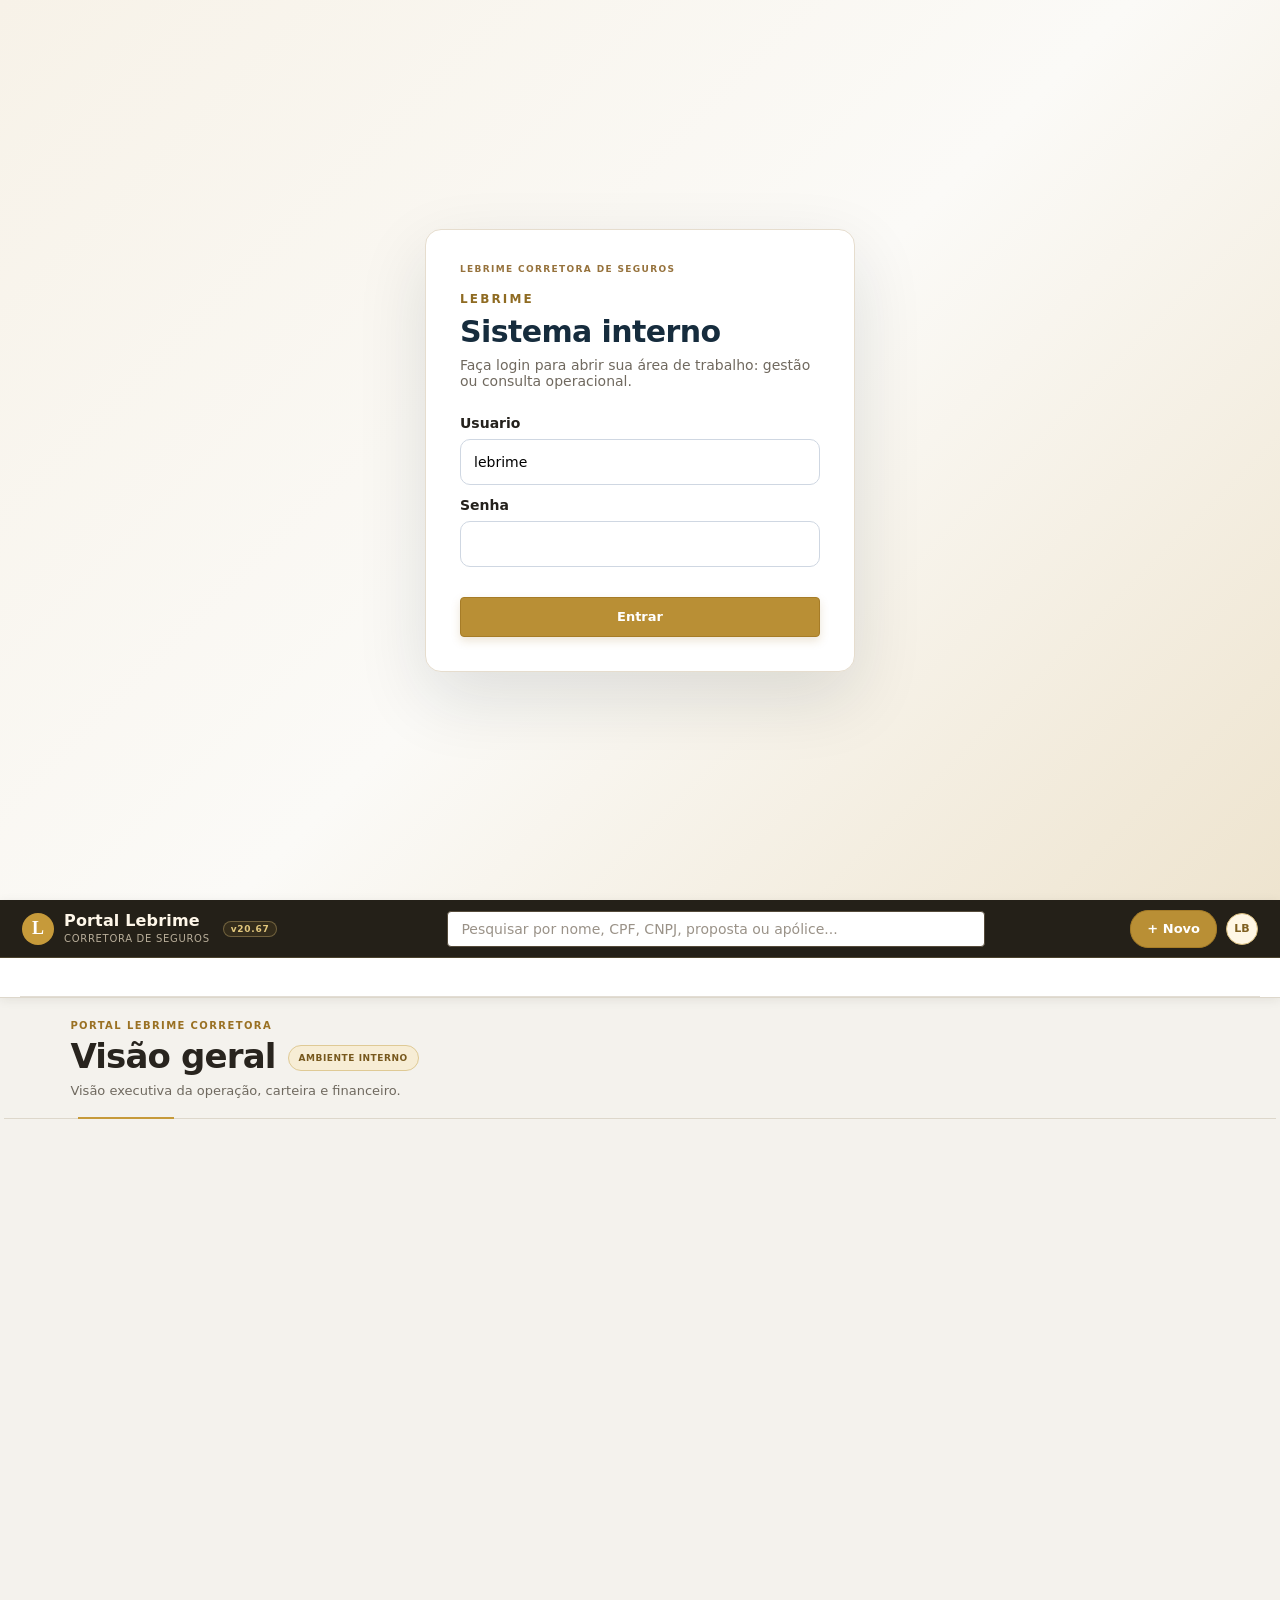
==== index.html @ 4d59bf10 "LEBRIME v20.67: publicar fluxo de leitura imediata, extração e regras permanentes" ====
<!doctype html>
<html lang="pt-BR">
<head>
  <meta charset="utf-8">
  <meta name="viewport" content="width=device-width,initial-scale=1">
  <meta name="robots" content="noindex,nofollow">
  <title>Portal Lebrime Corretora</title>
  <script>
    (() => {
      document.documentElement.dataset.theme='light';
    })();
  </script>
  <link rel="stylesheet" href="styles.css?v=20.64">
</head>
<body>
  <div id="loadingView" class="auth-shell" role="status" aria-live="polite">
    <div class="auth-card">
      <div class="brand-mini">LEBRIME</div>
      <h1>Carregando carteira</h1>
      <p>Consultando clientes, contratos, prêmios e comissões no banco de dados.</p>
      <div id="loadingError" class="error-text"></div>
      <div class="dialog-actions">
        <button id="reloadPortfolioBtn" type="button" class="btn primary">Tentar novamente</button>
        <button id="loadingLogoutBtn" type="button" class="btn ghost">Entrar novamente</button>
      </div>
    </div>
  </div>
  <div id="loginView" class="auth-shell hidden">
    <form id="loginForm" class="auth-card">
      <div class="brand-mini">LEBRIME</div>
      <h1>Sistema interno</h1>
      <p>Faça login para abrir sua área de trabalho: gestão ou consulta operacional.</p>
      <label>Senha de acesso</label>
      <input id="loginPassword" type="password" autocomplete="current-password" required>
      <div id="loginError" class="error-text"></div>
      <button class="btn primary" type="submit">Entrar</button>
    </form>
  </div>

  <div id="appView" class="app-shell hidden">
    <header class="portal-header">
      <div class="portal-topbar">
        <div class="portal-brand">
          <div class="portal-brand-mark">L</div>
          <div>
            <strong>Portal Lebrime</strong>
            <span>Corretora de Seguros</span>
          </div>
          <small class="version-badge">v20.67</small>
        </div>

        <div class="portal-search">
          <div class="search-shell">
            <input id="searchInput" class="search" placeholder="Pesquisar por nome, CPF, CNPJ, proposta ou apólice..." autocomplete="off">
            <div id="searchSuggestions" class="search-suggestions hidden"></div>
          </div>
        </div>

        <div class="portal-actions">
          <button id="themeToggle" class="theme-toggle portal-theme hidden" type="button" aria-hidden="true" tabindex="-1"><span id="themeToggleText">Claro</span></button>
          <button id="newBtn" class="btn primary portal-new">+ Novo</button>
          <button id="logoutBtn" class="portal-profile" type="button" title="Sair">LB</button>
        </div>
      </div>

      <div class="portal-nav-wrap">
        <nav id="nav" class="portal-nav"></nav>
      </div>
    </header>

    <main class="main portal-main">
      <section class="page-heading">
        <div>
          <p class="eyebrow">PORTAL LEBRIME CORRETORA</p>
          <div class="page-heading-line">
            <h1 id="pageTitle">Visão geral</h1>
            <span class="environment-badge">Ambiente interno</span>
          </div>
          <p id="pageContext" class="page-context">Visão executiva da operação, carteira e financeiro.</p>
        </div>
      </section>

      <section id="dashboard" class="view"></section>

      <section id="listView" class="view hidden">
        <div class="toolbar">
          <div id="filters" class="filters"></div>
          <div id="listMeta" class="muted"></div>
        </div>
        <div class="table-wrap">
          <table>
            <thead id="tableHead"></thead>
            <tbody id="tableBody"></tbody>
          </table>
        </div>
      </section>

      <section id="importView" class="view hidden">
        <div class="panel" id="renewalNewFlow">
          <h2>Importar nova proposta / Renovação</h2>
          <p class="muted">Selecione o cliente já cadastrado e, se for renovação, o seguro anterior. O sistema preserva a vigência antiga, cria uma nova e vincula o PDF e as parcelas ao novo contrato.</p>
          <form id="renewalNewForm" class="form-grid">
            <label>Cliente existente<select id="newRenewalClient" required><option value="">Selecione</option></select></label>
            <label>Vigência anterior<select id="newRenewalPrevious"><option value="">Seguro novo — sem vigência anterior</option></select></label>
            <label>Corretora da nova proposta<select id="newRenewalBrokerage" required>
              <option value="">Selecione</option><option>Lebrime</option><option>FF Apolinário</option><option>Homeni</option><option>Eólica</option>
            </select></label>
            <label>Seguradora<input id="newRenewalInsurer" required></label>
            <label>Ramo<input id="newRenewalBranch" required></label>
            <label>Número da proposta<input id="newRenewalNumber" required></label>
            <label>Início da nova vigência<input id="newRenewalStart" type="date" required></label>
            <label>Fim da nova vigência<input id="newRenewalEnd" type="date" required></label>
            <label>Prêmio total (R$)<input id="newRenewalPremium" placeholder="0,00" required></label>
            <label>Prêmio líquido (R$) — conforme PDF<input id="newRenewalNetPremium" inputmode="decimal" placeholder="A conferir"></label>
            <label>IOF (R$) — conforme PDF<input id="newRenewalIof" inputmode="decimal" placeholder="A conferir"></label>
            <label>Produtor identificado<select id="newRenewalProducer"><option value="">Identificar no PDF ou relatório</option></select></label>
            <label>Comissão cheia (%)<input id="newRenewalCommissionPercent" inputmode="decimal" placeholder="Ex.: 20 ou 22,84"></label>
            <label>Valor assegurado / LMI total (R$) — se confirmado<input id="newRenewalInsuredValue" inputmode="decimal" placeholder="A conferir"></label>
            <label>Quantidade de parcelas<input id="newRenewalCount" type="number" min="0" max="72" value="0"></label>
            <label>Forma de pagamento<input id="newRenewalPayment" placeholder="Boleto, débito, cartão..."></label>
            <label>PDF da nova proposta<input id="newRenewalPdf" type="file" accept=".pdf,application/pdf" required></label>
            <div class="span-2" id="newRenewalPreviewPanel">
              <button type="button" class="btn ghost" id="newRenewalPreviewButton">Repetir leitura do PDF</button>
              <p id="newRenewalPreviewStatus" class="muted" role="status" aria-live="polite">A análise não salva o arquivo. Confira os dados sugeridos antes de cadastrar.</p>
              <div id="newRenewalPreviewResults" hidden></div>
            </div>
            <div class="span-2"><button id="newRenewalSubmit" class="btn primary" type="submit">Cadastrar nova vigência + PDF</button></div>
          </form>
          <div id="newRenewalStatus" class="status" role="status" aria-live="polite"></div>
          <p class="muted">Sem comprovante do produtor/comissão ou datas de parcelas, esses campos serão encaminhados à conferência, sem cobranças automáticas.</p>
        </div>
        <div class="panel">
          <h2>Documentos</h2>
          <p class="muted">Anexe o arquivo ao cliente e, quando for documento de seguro, vincule diretamente à proposta ou apólice correspondente. Assim o PDF ficará disponível dentro da ficha do cliente e do contrato.</p>
          <form id="uploadForm" class="form-grid">
            <label>Cliente<select id="uploadClient" required></select></label>
            <label>Proposta / apólice
              <select id="uploadInsurance">
                <option value="">Documento geral do cliente</option>
              </select>
            </label>
            <label>Tipo do documento
              <select id="uploadType">
                <option>Apólice</option><option>Proposta</option><option>Endosso</option><option>Sinistro</option><option>Outros</option>
              </select>
            </label>
            <label>Arquivo<input id="uploadFile" type="file" accept=".pdf,.jpg,.jpeg,.png" required></label>
            <div id="uploadLinkHint" class="upload-link-hint span-2">Selecione uma proposta ou apólice para deixar o arquivo vinculado diretamente ao seguro.</div>
            <label class="span-2">Observações<textarea id="uploadNotes" rows="3"></textarea></label>
            <div class="span-2"><button class="btn primary" type="submit">Enviar documento</button></div>
          </form>
          <div id="uploadStatus" class="status"></div>
        </div>
      </section>

      <section id="integrationView" class="view hidden"></section>
    </main>
  </div>

  <dialog id="clientDialog">
    <div class="detail-shell">
      <div class="dialog-head">
        <div>
          <p class="eyebrow">CLIENTE</p>
          <h2 id="clientDetailTitle">Detalhes do cliente</h2>
        </div>
        <button type="button" id="closeClientDetail" class="icon-btn">×</button>
      </div>
      <div id="clientDetailBody"></div>
      <div class="dialog-actions">
        <button type="button" id="clientUploadBtn" class="btn ghost">Anexar arquivo</button>
        <button type="button" id="clientEditBtn" class="btn primary">Editar cliente</button>
      </div>
    </div>
  </dialog>

  <dialog id="producerDialog">
    <div class="detail-shell">
      <div class="dialog-head">
        <div>
          <p class="eyebrow">PRODUTOR</p>
          <h2 id="producerDetailTitle">Detalhes do produtor</h2>
        </div>
        <button type="button" id="closeProducerDetail" class="icon-btn">×</button>
      </div>
      <div id="producerDetailBody"></div>
      <div class="dialog-actions">
        <button type="button" id="producerEditBtn" class="btn primary">Editar produtor</button>
      </div>
    </div>
  </dialog>

  <dialog id="insuranceDialog">
    <div class="detail-shell contract-detail-shell">
      <div class="dialog-head">
        <div>
          <p class="eyebrow">CONTRATO</p>
          <h2 id="insuranceDetailTitle">Detalhes do seguro</h2>
        </div>
        <button type="button" id="closeInsuranceDetail" class="icon-btn">×</button>
      </div>
      <div id="insuranceDetailBody"></div>
      <div class="dialog-actions">
        <button type="button" id="insuranceUploadBtn" class="btn ghost">Anexar arquivo</button>
        <button type="button" id="insuranceEditBtn" class="btn primary">Editar seguro</button>
      </div>
    </div>
  </dialog>

  <dialog id="editorDialog">
    <form id="editorForm" method="dialog">
      <div class="dialog-head">
        <div><p class="eyebrow">CADASTRO</p><h2 id="editorTitle">Novo registro</h2></div>
        <button type="button" id="closeEditor" class="icon-btn">×</button>
      </div>
      <div id="editorFields" class="form-grid"></div>
      <div id="editorError" class="error-text"></div>
      <div class="dialog-actions">
        <button type="button" id="cancelEditor" class="btn ghost">Cancelar</button>
        <button type="submit" class="btn primary">Salvar</button>
      </div>
    </form>
  </dialog>

  <script src="financeiro.js?v=20.64"></script>
  <script src="relatorios-pdf.js?v=20.64"></script>
  <script src="script.js?v=20.67"></script>
  <script src="financeiro-ui.js?v=20.64"></script>
  <script src="role-bridge.js?v=20.64"></script>
  <script src="renovacao-cadastro.js?v=20.67"></script>
  <script src="renovacao-previa.js?v=20.67"></script>
  <script src="importacao-lote.js?v=20.64"></script>
  <script src="continuidade-importacao.js?v=20.64"></script>
  <script src="import-queue-monitor.js?v=20.64"></script>
  <script src="mutirao-46.js?v=20.64"></script>
  <script src="gerencial-ficha-abas.js?v=20.64"></script>
  <script src="qualidade-carteira.js?v=20.64"></script>
  <script src="central-conferencia.js?v=20.64"></script>
</body>
</html>
---- styles.css ----
:root{
  --bg:#f4f6f8;
  --panel:#ffffff;
  --panel-2:#f8fafc;
  --text:#15202b;
  --muted:#657282;
  --line:#e4e9ef;
  --green:#0f6f4f;
  --green-2:#0b5a40;
  --green-soft:#eaf6f1;
  --danger:#b42318;
  --danger-soft:#fff1f0;
  --shadow:0 10px 28px rgba(16,24,40,.08);
  --radius:16px;
}
*{box-sizing:border-box}
html,body{margin:0;min-height:100%;font-family:Inter,ui-sans-serif,system-ui,-apple-system,BlinkMacSystemFont,"Segoe UI",sans-serif;background:var(--bg);color:var(--text)}
button,input,select,textarea{font:inherit}
button{cursor:pointer}
.hidden{display:none!important}
.auth-shell{min-height:100vh;display:grid;place-items:center;padding:24px;background:linear-gradient(135deg,#eef7f3 0%,#f5f7fa 48%,#e8efe9 100%)}
.auth-card{width:min(430px,100%);background:#fff;border:1px solid var(--line);border-radius:22px;padding:34px;box-shadow:var(--shadow)}
.brand-mini{font-size:12px;letter-spacing:.18em;font-weight:800;color:var(--green);margin-bottom:8px}
.auth-card h1{font-size:30px;margin:0 0 8px}
.auth-card p{margin:0 0 26px;color:var(--muted)}
.auth-card label{display:block;font-weight:700;margin-bottom:8px}
.auth-card input{width:100%;height:46px;border:1px solid #cfd7e2;border-radius:10px;padding:0 13px;margin-bottom:12px;outline:none}
.auth-card input:focus{border-color:var(--green);box-shadow:0 0 0 3px rgba(15,111,79,.1)}
.app-shell{min-height:100vh;display:grid;grid-template-columns:250px 1fr}
.sidebar{position:sticky;top:0;height:100vh;background:#0f211a;color:#d8e4df;padding:24px 18px;display:flex;flex-direction:column}
.brand{padding:6px 10px 22px;border-bottom:1px solid rgba(255,255,255,.08);margin-bottom:18px}
.brand strong{display:block;font-size:24px;letter-spacing:.08em;color:#fff}
.brand span{display:block;font-size:12px;color:#9fb5ab;margin-top:6px}
#nav{display:flex;flex-direction:column;gap:5px;overflow:auto;padding-right:4px}
#nav button{border:0;background:transparent;color:#c6d5cf;text-align:left;padding:11px 12px;border-radius:9px;font-weight:600;font-size:14px}
#nav button:hover,#nav button.active{background:rgba(255,255,255,.08);color:#fff}
.sidebar-foot{margin-top:auto;padding-top:18px}
.main{padding:30px;min-width:0}
.top{display:flex;justify-content:space-between;align-items:center;gap:20px;margin-bottom:24px}
.top h1{margin:2px 0 0;font-size:30px}
.eyebrow{font-size:11px;letter-spacing:.12em;font-weight:800;color:var(--green);margin:0;text-transform:uppercase}
.top-actions{display:flex;gap:10px;align-items:center}
.search{width:260px;height:42px;border:1px solid var(--line);border-radius:10px;background:#fff;padding:0 13px;outline:none}
.search:focus{border-color:var(--green)}
.btn{border:1px solid transparent;border-radius:10px;min-height:42px;padding:0 16px;font-weight:700;transition:.15s}
.btn.primary{background:var(--green);color:#fff}
.btn.primary:hover{background:var(--green-2)}
.btn.ghost{background:#fff;border-color:var(--line);color:var(--text)}
.btn.full{width:100%}
.view{min-width:0}
.cards{display:grid;grid-template-columns:repeat(3,minmax(0,1fr));gap:16px;margin-bottom:20px}
.metric{background:var(--panel);border:1px solid var(--line);border-radius:var(--radius);padding:20px;box-shadow:0 4px 14px rgba(16,24,40,.04)}
.metric span{display:block;color:var(--muted);font-size:13px;font-weight:700}
.metric strong{display:block;font-size:28px;margin:8px 0 4px}
.metric small{color:var(--muted)}
.dashboard-grid{display:grid;grid-template-columns:1fr 1fr;gap:18px}
.panel{background:var(--panel);border:1px solid var(--line);border-radius:var(--radius);padding:20px;box-shadow:0 4px 14px rgba(16,24,40,.04)}
.panel h2{margin:0;font-size:18px}
.panel-head{display:flex;align-items:center;justify-content:space-between;gap:12px;margin-bottom:14px}
.toolbar{display:flex;justify-content:space-between;gap:16px;align-items:center;margin-bottom:12px;flex-wrap:wrap}
.filters{display:flex;gap:8px;align-items:center;flex-wrap:wrap}
.muted{color:var(--muted);font-size:13px}
.chip{display:inline-flex;align-items:center;background:var(--green-soft);color:var(--green-2);padding:7px 10px;border-radius:999px;font-size:12px;font-weight:700}
.chip.danger{background:var(--danger-soft);color:var(--danger)}
.table-wrap{background:#fff;border:1px solid var(--line);border-radius:var(--radius);overflow:auto;box-shadow:0 4px 14px rgba(16,24,40,.04)}
table{border-collapse:collapse;width:100%;min-width:880px}
th,td{padding:13px 14px;border-bottom:1px solid var(--line);text-align:left;vertical-align:top;font-size:13px}
th{background:#f8fafc;color:#465463;font-size:12px;text-transform:uppercase;letter-spacing:.03em;position:sticky;top:0;z-index:1}
tbody tr:hover{background:#fbfdfc}
.actions{white-space:nowrap}
.link-btn{border:0;background:transparent;color:var(--green);font-weight:700;padding:4px 6px}
.empty{padding:26px;color:var(--muted);text-align:center}
.mini-table{display:flex;flex-direction:column}
.mini-row{display:grid;grid-template-columns:repeat(4,minmax(0,1fr));gap:10px;padding:12px 0;border-bottom:1px solid var(--line)}
.mini-row:last-child{border-bottom:0}
.mini-row div{min-width:0}
.mini-row span{display:block;font-size:11px;color:var(--muted);text-transform:uppercase;letter-spacing:.03em}
.mini-row strong{display:block;font-size:13px;margin-top:3px;overflow:hidden;text-overflow:ellipsis;white-space:nowrap}
.form-grid{display:grid;grid-template-columns:1fr 1fr;gap:14px}
.form-grid label,.form-grid fieldset{display:flex;flex-direction:column;gap:7px;font-size:13px;font-weight:700}
.form-grid input,.form-grid select,.form-grid textarea{width:100%;border:1px solid #cfd7e2;border-radius:10px;background:#fff;padding:10px 12px;color:var(--text);outline:none}
.form-grid input,.form-grid select{height:43px}
.form-grid textarea{resize:vertical;min-height:92px}
.form-grid input:focus,.form-grid select:focus,.form-grid textarea:focus{border-color:var(--green);box-shadow:0 0 0 3px rgba(15,111,79,.08)}
.span-2{grid-column:1/-1}
fieldset{border:1px solid var(--line);border-radius:12px;padding:13px;margin:0}
fieldset legend{padding:0 6px}
.checks{display:flex;gap:14px;flex-wrap:wrap}
.checks label{display:flex;flex-direction:row;align-items:center;gap:7px;font-weight:600}
.checks input{width:auto;height:auto}
.status{margin-top:14px;color:var(--green);font-weight:700}
.error-text{color:var(--danger);font-size:13px;min-height:18px}
dialog{width:min(760px,calc(100% - 28px));max-height:88vh;border:0;border-radius:18px;padding:0;box-shadow:0 24px 80px rgba(15,23,42,.2)}
dialog::backdrop{background:rgba(15,23,42,.48);backdrop-filter:blur(3px)}
#editorForm{padding:24px}
.dialog-head{display:flex;justify-content:space-between;align-items:flex-start;gap:20px;margin-bottom:18px}
.dialog-head h2{margin:4px 0 0}
.icon-btn{border:0;background:#eef2f5;width:34px;height:34px;border-radius:50%;font-size:22px;line-height:1}
.dialog-actions{display:flex;justify-content:flex-end;gap:10px;margin-top:20px}
@media(max-width:1100px){
  .app-shell{grid-template-columns:210px 1fr}
  .cards{grid-template-columns:repeat(2,minmax(0,1fr))}
  .dashboard-grid{grid-template-columns:1fr}
}
@media(max-width:760px){
  .app-shell{display:block}
  .sidebar{position:relative;height:auto;padding:14px}
  #nav{display:grid;grid-template-columns:repeat(2,minmax(0,1fr));max-height:none}
  .sidebar-foot{margin-top:12px}
  .main{padding:18px}
  .top{align-items:flex-start;flex-direction:column}
  .top-actions{width:100%}
  .search{flex:1;width:auto}
  .cards{grid-template-columns:1fr}
  .form-grid{grid-template-columns:1fr}
  .span-2{grid-column:auto}
  .mini-row{grid-template-columns:1fr 1fr}
}
.name-link{border:0;background:transparent;color:var(--green);font-weight:800;padding:0;text-align:left;text-decoration:underline;text-underline-offset:3px}.name-link:hover{color:var(--green-2)}
.detail-shell{padding:24px;min-width:min(860px,90vw)}
.detail-grid{display:grid;grid-template-columns:repeat(2,minmax(0,1fr));gap:12px;margin-bottom:22px}.detail-grid>div{background:var(--panel-2);border:1px solid var(--line);border-radius:12px;padding:13px}.detail-grid .wide{grid-column:1/-1}.detail-grid span,.detail-row span{display:block;color:var(--muted);font-size:11px;text-transform:uppercase;margin-bottom:4px}.detail-grid strong,.detail-row strong{font-size:13px}
.detail-section{margin-top:20px}.detail-section h3{margin:0 0 10px;font-size:15px}.detail-row{display:grid;grid-template-columns:.7fr 1fr 1fr 1fr 1.4fr 1fr;gap:10px;padding:12px;border:1px solid var(--line);border-radius:12px;background:#fff;margin-bottom:8px}
.document-row{display:flex;align-items:center;justify-content:space-between;gap:12px;padding:12px;border:1px solid var(--line);border-radius:12px;background:#fff;margin-bottom:8px}.document-row>div{min-width:0}.document-row strong{display:block;font-size:13px}.document-row span{display:block;color:var(--muted);font-size:12px;margin-top:4px}.file-missing{color:#8a5a00!important;background:#fff7e6;border-radius:999px;padding:6px 9px;font-weight:700;white-space:nowrap}.btn.small{min-height:34px;padding:0 11px;font-size:12px}.empty.compact{padding:14px}
@media(max-width:760px){.detail-shell{padding:18px;min-width:0}.detail-grid{grid-template-columns:1fr}.detail-grid .wide{grid-column:auto}.detail-row{grid-template-columns:1fr 1fr}.document-row{align-items:flex-start;flex-direction:column}}


/* v16 professional corporate refinement */
:root{
  --bg:#f2f4f7;
  --panel:#ffffff;
  --panel-2:#f7f9fb;
  --text:#14202b;
  --muted:#657180;
  --line:#dde3ea;
  --green:#183a56;
  --green-2:#102b42;
  --green-soft:#eef3f7;
  --danger:#a62929;
  --danger-soft:#fff1f1;
  --gold:#b18a4a;
  --gold-soft:#f7f1e8;
  --success:#23634f;
  --shadow:0 10px 26px rgba(20,32,43,.055);
  --shadow-lg:0 24px 70px rgba(13,27,42,.16);
  --radius:14px;
}
html,body{background:#f2f4f7;color:var(--text)}
body{font-size:14px}
.app-shell{grid-template-columns:264px minmax(0,1fr)}
.sidebar{
  background:linear-gradient(180deg,#0d1d2b 0%,#102638 58%,#0c1c29 100%);
  color:#dce5ec;
  padding:26px 18px 20px;
  border-right:1px solid rgba(255,255,255,.045);
}
.brand{padding:5px 10px 24px;margin-bottom:16px;border-bottom:1px solid rgba(255,255,255,.1);position:relative}
.brand:after{content:"";position:absolute;left:10px;bottom:-1px;width:42px;height:2px;background:var(--gold)}
.brand strong{font-family:Georgia,"Times New Roman",serif;font-size:25px;letter-spacing:.12em;font-weight:600}
.brand span{font-size:11px;text-transform:uppercase;letter-spacing:.08em;color:#9fb0bd}
#nav{gap:4px}
#nav button{
  color:#c9d4dd;
  padding:11px 13px;
  border-radius:8px;
  font-weight:600;
  font-size:13px;
  border-left:2px solid transparent;
}
#nav button:hover{background:rgba(255,255,255,.055);color:#fff}
#nav button.active{
  background:rgba(255,255,255,.09);
  color:#fff;
  border-left-color:var(--gold);
}
.main{padding:0 32px 36px;max-width:1800px;width:100%;margin:0 auto}
.top{
  position:sticky;
  top:0;
  z-index:20;
  margin:0 -32px 26px;
  padding:23px 32px 19px;
  background:rgba(242,244,247,.94);
  backdrop-filter:blur(14px);
  border-bottom:1px solid rgba(221,227,234,.9);
}
.top h1{font-size:28px;letter-spacing:-.02em;font-weight:720}
.eyebrow{color:#8b6a36;letter-spacing:.14em;font-size:10px}
.search{width:290px;height:42px;border-radius:8px;border-color:#d6dde5;box-shadow:0 1px 1px rgba(20,32,43,.02)}
.search:focus{border-color:#8aa0b1;box-shadow:0 0 0 3px rgba(24,58,86,.08)}
.btn{border-radius:8px;min-height:40px;font-size:13px;box-shadow:none}
.btn.primary{background:#183a56;border-color:#183a56}
.btn.primary:hover{background:#102b42}
.btn.ghost{background:#fff;border-color:#d9e0e7}
.btn.ghost:hover{background:#f7f9fb;border-color:#cbd5df}
.cards{gap:14px;margin-bottom:18px}
.metric{
  border-radius:12px;
  padding:19px 20px;
  border:1px solid #e0e5eb;
  box-shadow:0 4px 12px rgba(20,32,43,.035);
  position:relative;
  overflow:hidden;
}
.metric:before{content:"";position:absolute;left:0;top:0;bottom:0;width:3px;background:#b18a4a;opacity:.72}
.metric span{font-size:12px;text-transform:uppercase;letter-spacing:.035em;color:#6d7784}
.metric strong{font-size:27px;letter-spacing:-.025em}
.metric small{font-size:12px}
.panel,.table-wrap{border-radius:12px;border-color:#e0e5eb;box-shadow:0 4px 12px rgba(20,32,43,.035)}
.panel{padding:21px}
.panel h2{font-size:17px}
.table-wrap{overflow:auto}
table{min-width:900px}
th,td{padding:13px 15px}
th{
  background:#f5f7f9;
  color:#536172;
  font-size:10.5px;
  letter-spacing:.075em;
  font-weight:800;
}
td{font-size:13px;color:#263645}
tbody tr:hover{background:#f9fbfc}
.link-btn{color:#173c5a;font-size:12px;font-weight:750}
.link-btn:hover{text-decoration:underline;text-underline-offset:3px}
.link-btn.file-action{margin-left:2px}
.name-link{
  color:#173c5a;
  text-decoration:none;
  font-weight:760;
  border-bottom:1px solid rgba(23,60,90,.28);
  padding-bottom:1px;
}
.name-link:hover{color:#0d2b42;border-bottom-color:#0d2b42}
.chip{background:#edf2f6;color:#274862;border:1px solid #dde6ed}
.chip.danger{background:#fff2f2;border-color:#f0d6d6}
.form-grid label,.form-grid fieldset{font-size:12px;color:#425164}
.form-grid input,.form-grid select,.form-grid textarea{
  border-color:#d5dde5;
  border-radius:8px;
  color:#1d2d3c;
}
.form-grid input:focus,.form-grid select:focus,.form-grid textarea:focus{
  border-color:#7f98ab;
  box-shadow:0 0 0 3px rgba(24,58,86,.075);
}
.upload-link-hint{
  border:1px solid #dce4ea;
  background:#f6f8fa;
  color:#5d6978;
  border-radius:9px;
  padding:11px 13px;
  font-size:12px;
}
.upload-link-hint strong{color:#173c5a}
dialog{
  width:min(1080px,calc(100% - 34px));
  border-radius:16px;
  box-shadow:var(--shadow-lg);
}
.detail-shell{padding:28px;min-width:0}
.dialog-head{padding-bottom:16px;border-bottom:1px solid var(--line);margin-bottom:20px}
.dialog-head h2{font-size:23px;letter-spacing:-.02em}
.icon-btn{background:#f0f3f6;color:#425164}
.client-kpis{display:grid;grid-template-columns:repeat(4,minmax(0,1fr));gap:10px;margin-bottom:18px}
.client-kpis>div{
  border:1px solid var(--line);
  background:#fff;
  border-radius:10px;
  padding:13px 14px;
}
.client-kpis span{display:block;color:#768291;font-size:10px;text-transform:uppercase;letter-spacing:.06em;font-weight:800}
.client-kpis strong{display:block;font-size:21px;margin-top:5px;letter-spacing:-.02em;color:#183a56}
.detail-grid{gap:10px;margin-bottom:22px}
.detail-grid>div{background:#f8fafb;border-color:#e1e7ed;border-radius:9px;padding:12px 13px}
.detail-grid span{color:#7a8592;font-size:10px;letter-spacing:.05em;font-weight:750}
.detail-grid strong{color:#263746;font-weight:680}
.detail-section{margin-top:27px}
.section-title-row{display:flex;justify-content:space-between;gap:12px;align-items:flex-end;margin-bottom:12px}
.section-title-row h3{font-size:15px;margin:0 0 3px}
.section-title-row p{margin:0;color:#7a8592;font-size:12px}
.insurance-grid{display:grid;grid-template-columns:repeat(2,minmax(0,1fr));gap:12px}
.insurance-card{
  background:#fff;
  border:1px solid #dfe5eb;
  border-radius:12px;
  padding:15px;
  box-shadow:0 3px 10px rgba(20,32,43,.025);
}
.insurance-card-head{display:flex;justify-content:space-between;gap:14px;align-items:flex-start;margin-bottom:13px}
.insurance-card-head h4{font-size:16px;margin:4px 0 0;color:#182b3b}
.record-type{font-size:9.5px;font-weight:850;letter-spacing:.09em;color:#96713a}
.status-pill{
  display:inline-flex;align-items:center;min-height:26px;padding:0 9px;border-radius:999px;
  background:#eef3f6;color:#425a6c;font-size:10.5px;font-weight:750;white-space:nowrap
}
.insurance-card-grid{display:grid;grid-template-columns:repeat(2,minmax(0,1fr));gap:10px}
.insurance-card-grid>div{min-width:0}
.insurance-card-grid span{display:block;color:#7c8794;font-size:9.5px;text-transform:uppercase;letter-spacing:.045em;margin-bottom:3px}
.insurance-card-grid strong{display:block;color:#2a3947;font-size:12px;overflow-wrap:anywhere}
.insurance-card-foot{display:flex;align-items:center;justify-content:space-between;gap:10px;margin-top:14px;padding-top:12px;border-top:1px solid #e8edf1}
.contract-file-state{font-size:10.5px;font-weight:750}
.contract-file-state.ready{color:#25634f}
.contract-file-state.pending{color:#906a2f}
.contract-file-state.neutral{color:#7d8792}
.document-row{
  border-color:#e0e6ec;
  border-radius:10px;
  padding:12px 13px;
  box-shadow:none;
}
.document-row strong{color:#243746}
.document-row span{color:#7b8793}
.file-missing{background:#f7f1e8;color:#7c5a25!important}
.auth-shell{background:linear-gradient(135deg,#edf1f4 0%,#f7f8f9 55%,#ece7df 100%)}
.auth-card{border-radius:16px;border-color:#dfe4e9;box-shadow:0 26px 70px rgba(13,29,43,.12)}
.brand-mini{color:#8e6b36}
.status{font-size:12px}
@media(max-width:1100px){
  .app-shell{grid-template-columns:225px 1fr}
  .client-kpis{grid-template-columns:repeat(2,minmax(0,1fr))}
  .insurance-grid{grid-template-columns:1fr}
}
@media(max-width:760px){
  .main{padding:0 16px 24px}
  .top{margin:0 -16px 20px;padding:18px 16px 15px}
  .sidebar{padding:16px}
  .client-kpis{grid-template-columns:1fr 1fr}
  .insurance-card-grid{grid-template-columns:1fr}
  .detail-shell{padding:19px}
}

.version-badge{
  display:inline-flex;
  align-items:center;
  width:max-content;
  margin-top:10px;
  padding:3px 7px;
  border:1px solid rgba(177,138,74,.38);
  border-radius:999px;
  color:#d8bd8d;
  background:rgba(177,138,74,.08);
  font-size:10px;
  font-weight:800;
  letter-spacing:.08em;
}


/* v18 business views */
.renewal-filters{
  display:flex;
  align-items:flex-end;
  gap:10px;
  flex-wrap:wrap;
  width:100%;
}
.renewal-filters label{
  display:flex;
  flex-direction:column;
  gap:5px;
  min-width:145px;
  color:#657180;
  font-size:10px;
  font-weight:800;
  letter-spacing:.045em;
  text-transform:uppercase;
}
.renewal-filters select{
  height:38px;
  min-width:145px;
  border:1px solid #d6dee6;
  border-radius:8px;
  background:#fff;
  color:#243746;
  padding:0 10px;
  font-size:12px;
  font-weight:650;
  text-transform:none;
  letter-spacing:0;
  outline:none;
}
.renewal-filters select:focus{
  border-color:#8299aa;
  box-shadow:0 0 0 3px rgba(24,58,86,.07);
}
.rule-callout{
  display:grid;
  gap:5px;
  padding:14px 15px;
  border:1px solid #e2d4bc;
  border-left:3px solid #b18a4a;
  border-radius:10px;
  background:#faf7f1;
  margin:16px 0 22px;
}
.rule-callout strong{color:#6f5124;font-size:11px;text-transform:uppercase;letter-spacing:.055em}
.rule-callout span{color:#273948;font-size:13px;font-weight:700}
.rule-callout small{color:#7a6b56;font-size:11px}
.producer-portfolio-list{display:flex;flex-direction:column;gap:8px}
.producer-insurance-row{
  display:grid;
  grid-template-columns:minmax(170px,1.5fr) repeat(9,minmax(100px,1fr));
  gap:10px;
  align-items:start;
  padding:13px 14px;
  border:1px solid #e0e6ec;
  border-radius:10px;
  background:#fff;
}
.producer-insurance-row>div{min-width:0}
.producer-insurance-row span{
  display:block;
  color:#7c8794;
  font-size:9.5px;
  text-transform:uppercase;
  letter-spacing:.045em;
  margin-bottom:4px;
}
.producer-insurance-row strong{
  display:block;
  color:#263746;
  font-size:12px;
  overflow-wrap:anywhere;
}
#producerDialog{width:min(1180px,calc(100% - 34px))}
@media(max-width:1000px){
  .producer-insurance-row{grid-template-columns:repeat(2,minmax(0,1fr))}
}
@media(max-width:760px){
  .renewal-filters{display:grid;grid-template-columns:1fr 1fr;width:100%}
  .renewal-filters label,.renewal-filters select{min-width:0;width:100%}
  .producer-insurance-row{grid-template-columns:1fr}
}

.commission-rule-note{
  display:flex;
  gap:10px;
  flex-wrap:wrap;
  align-items:center;
  margin:0 0 12px;
  padding:10px 12px;
  border:1px solid #e2d4bc;
  border-radius:9px;
  background:#faf7f1;
  color:#5f4a29;
  font-size:11px;
  font-weight:700;
}


/* v19 executive corporate system */
:root{
  --navy-950:#091722;
  --navy-900:#0d2131;
  --navy-800:#17364f;
  --navy-700:#244b69;
  --slate-25:#fafbfc;
  --slate-50:#f7f8fa;
  --slate-100:#eef1f4;
  --slate-200:#dfe4ea;
  --slate-500:#687586;
  --gold-500:#b18a4a;
  --gold-600:#92703b;
}

.sidebar{
  box-shadow:8px 0 30px rgba(9,23,34,.06);
}
.brand strong{
  font-size:24px;
  letter-spacing:.14em;
}
.brand span{
  margin-top:7px;
  font-size:10px;
  letter-spacing:.11em;
}
#nav{
  gap:14px;
  padding-top:2px;
}
.nav-group{
  display:flex;
  flex-direction:column;
  gap:3px;
}
.nav-group-title{
  padding:0 12px 5px;
  color:#708797;
  font-size:9px;
  font-weight:850;
  letter-spacing:.16em;
  text-transform:uppercase;
}
#nav button{
  position:relative;
  padding:10px 12px 10px 14px;
}
#nav button.active:after{
  content:"";
  position:absolute;
  right:11px;
  top:50%;
  width:5px;
  height:5px;
  margin-top:-2.5px;
  border-radius:50%;
  background:var(--gold-500);
}
.sidebar-system-note{
  display:grid;
  gap:3px;
  margin-bottom:12px;
  padding:11px 12px;
  border:1px solid rgba(255,255,255,.08);
  border-radius:9px;
  background:rgba(255,255,255,.035);
}
.sidebar-system-note strong{
  color:#dfe7ed;
  font-size:10px;
  letter-spacing:.06em;
  text-transform:uppercase;
}
.sidebar-system-note span{
  color:#8296a4;
  font-size:10px;
}
.sidebar-foot .btn.ghost{
  color:#dce5ec;
  background:rgba(255,255,255,.035);
  border-color:rgba(255,255,255,.1);
}
.sidebar-foot .btn.ghost:hover{
  background:rgba(255,255,255,.07);
}

.top{
  min-height:94px;
}
.top-title-block{
  min-width:0;
}
.top-title-line{
  display:flex;
  align-items:flex-start;
  gap:14px;
}
.environment-badge{
  display:inline-flex;
  align-items:center;
  height:24px;
  margin-top:2px;
  padding:0 8px;
  border:1px solid #dfd2bd;
  border-radius:999px;
  background:#f7f1e8;
  color:#7b5d2d;
  font-size:9px;
  font-weight:850;
  letter-spacing:.07em;
  text-transform:uppercase;
  white-space:nowrap;
}
.page-context{
  margin:6px 0 0;
  color:#74808e;
  font-size:12px;
}
.top-actions{
  padding-top:4px;
}

.executive-heading{
  display:flex;
  align-items:flex-end;
  justify-content:space-between;
  gap:18px;
  margin-bottom:14px;
}
.executive-heading h2{
  margin:3px 0 3px;
  font-size:20px;
  letter-spacing:-.015em;
  color:#172b3a;
}
.executive-heading p{
  margin:0;
  color:#71808e;
  font-size:12px;
}
.section-kicker{
  display:block;
  color:#94723d;
  font-size:9px;
  font-weight:850;
  letter-spacing:.12em;
  text-transform:uppercase;
}
.as-of{
  color:#778391;
  font-size:11px;
  font-weight:650;
  white-space:nowrap;
}

.executive-cards{
  grid-template-columns:repeat(3,minmax(0,1fr));
}
.executive-cards .metric{
  min-height:124px;
  display:flex;
  flex-direction:column;
  justify-content:center;
}
.executive-cards .metric:before{
  width:2px;
  opacity:.55;
}
.executive-cards .metric span{
  color:#657384;
  font-size:10px;
  letter-spacing:.07em;
}
.executive-cards .metric strong{
  margin:9px 0 5px;
  color:#142d40;
  font-size:26px;
  font-weight:760;
}
.executive-cards .metric small{
  color:#82909d;
  font-size:11px;
}

.operational-strip{
  display:grid;
  grid-template-columns:repeat(4,minmax(0,1fr));
  gap:1px;
  margin:2px 0 18px;
  overflow:hidden;
  border:1px solid #dde3e9;
  border-radius:11px;
  background:#dde3e9;
}
.operational-item{
  min-width:0;
  padding:14px 16px;
  background:#fff;
}
.operational-item span{
  display:block;
  color:#75818e;
  font-size:9.5px;
  font-weight:800;
  letter-spacing:.065em;
  text-transform:uppercase;
}
.operational-item strong{
  display:inline-block;
  margin:5px 9px 0 0;
  color:#17364f;
  font-size:20px;
}
.operational-item small{
  color:#73808c;
  font-size:11px;
}
.operational-item.attention{
  background:#fffafa;
}
.operational-item.attention strong{
  color:#9d2e2e;
}

.corporate-grid{
  align-items:start;
}
.corporate-panel-head{
  align-items:flex-start;
  padding-bottom:11px;
  border-bottom:1px solid #edf0f3;
}
.corporate-panel-head h2{
  margin-top:3px;
  color:#213545;
}

.brokerage-summary{
  display:flex;
  flex-direction:column;
}
.brokerage-summary-row{
  display:flex;
  justify-content:space-between;
  align-items:center;
  gap:16px;
  padding:13px 2px;
  border-bottom:1px solid #edf0f3;
}
.brokerage-summary-row:last-child{
  border-bottom:0;
}
.brokerage-summary-row>div{
  min-width:0;
}
.brokerage-summary-row>div strong{
  display:block;
  color:#253849;
  font-size:12.5px;
}
.brokerage-summary-row span{
  display:block;
  margin-top:3px;
  color:#85909b;
  font-size:10.5px;
}
.brokerage-summary-row>strong{
  color:#17364f;
  font-size:13px;
  white-space:nowrap;
}

.finance-summary-grid{
  display:grid;
  grid-template-columns:repeat(2,minmax(0,1fr));
  gap:9px;
}
.finance-summary-grid>div{
  min-width:0;
  padding:12px 13px;
  border:1px solid #e5e9ed;
  border-radius:9px;
  background:#fafbfc;
}
.finance-summary-grid span{
  display:block;
  color:#7a8692;
  font-size:9px;
  font-weight:800;
  letter-spacing:.055em;
  text-transform:uppercase;
}
.finance-summary-grid strong{
  display:block;
  margin-top:5px;
  color:#203749;
  font-size:14px;
}

.reliability-panel{
  grid-column:1/-1;
}
.reliability-layout{
  display:grid;
  grid-template-columns:minmax(260px,.8fr) minmax(0,1.5fr);
  gap:18px;
  align-items:stretch;
}
.reliability-overview{
  display:grid;
  grid-template-columns:145px minmax(0,1fr);
  gap:16px;
  align-items:center;
}
.reliability-score{
  display:flex;
  min-height:118px;
  flex-direction:column;
  align-items:center;
  justify-content:center;
  border:1px solid #dfe5ea;
  border-radius:12px;
  background:#f8fafb;
}
.reliability-score strong{
  color:#18394f;
  font-size:29px;
  letter-spacing:-.03em;
}
.reliability-score span{
  margin-top:5px;
  color:#6e7b87;
  font-size:10px;
  font-weight:800;
  text-transform:uppercase;
  letter-spacing:.055em;
}
.reliability-score.high,.reliability-badge.high{background:#edf7f3;border-color:#cae1d8;color:#23634f}
.reliability-score.good,.reliability-badge.good{background:#f2f7ed;border-color:#d7e4c9;color:#55712f}
.reliability-score.attention,.reliability-badge.attention{background:#faf6ee;border-color:#eadfc9;color:#7d622e}
.reliability-score.critical,.reliability-badge.critical{background:#fff2f2;border-color:#efd3d3;color:#9f2e2e}
.reliability-badge{
  display:inline-flex;
  min-height:28px;
  align-items:center;
  padding:0 10px;
  border:1px solid #dce3e9;
  border-radius:999px;
  font-size:11px;
  font-weight:850;
}
.reliability-progress-block{
  min-width:0;
}
.reliability-progress-head{
  display:flex;
  justify-content:space-between;
  gap:12px;
  color:#657483;
  font-size:10px;
  font-weight:800;
  text-transform:uppercase;
  letter-spacing:.055em;
}
.reliability-progress-head strong{
  color:#18394f;
}
.reliability-progress{
  height:9px;
  margin:8px 0 8px;
  overflow:hidden;
  border-radius:999px;
  background:#edf1f4;
}
.reliability-progress i{
  display:block;
  height:100%;
  border-radius:999px;
  background:linear-gradient(90deg,#b98b46,#d2b071);
}
.reliability-progress-block small{
  display:block;
  color:#7b8792;
  font-size:10.5px;
  line-height:1.45;
}
.reliability-dimensions{
  display:grid;
  grid-template-columns:repeat(5,minmax(0,1fr));
  gap:9px;
}
.reliability-dimension{
  padding:12px 13px;
  border:1px solid #e4e9ed;
  border-radius:10px;
  background:#fafbfc;
}
.reliability-dimension>span{
  display:block;
  color:#778492;
  font-size:9px;
  font-weight:800;
  letter-spacing:.055em;
  text-transform:uppercase;
}
.reliability-dimension>strong{
  display:block;
  margin:7px 0 9px;
  color:#18394f;
  font-size:17px;
}
.reliability-dimension>div{
  height:5px;
  overflow:hidden;
  border-radius:999px;
  background:#e8edf0;
}
.reliability-dimension i{
  display:block;
  height:100%;
  border-radius:999px;
  background:#b8945b;
}
.reliability-foot{
  display:flex;
  flex-wrap:wrap;
  gap:18px;
  margin-top:14px;
  padding-top:12px;
  border-top:1px solid #edf0f3;
  color:#74818d;
  font-size:10.5px;
}
.reliability-foot strong{
  color:#263d4d;
}
@media(max-width:1050px){
  .reliability-layout{grid-template-columns:1fr}
  .reliability-dimensions{grid-template-columns:repeat(3,minmax(0,1fr))}
}
@media(max-width:700px){
  .reliability-overview{grid-template-columns:1fr}
  .reliability-dimensions{grid-template-columns:1fr 1fr}
}

.toolbar{
  margin-bottom:14px;
  padding:10px 12px;
  border:1px solid #e2e6eb;
  border-radius:10px;
  background:rgba(255,255,255,.72);
}
#listMeta{
  font-weight:700;
  color:#6f7c89;
}
.table-wrap{
  border-radius:10px;
}
th{
  background:#f6f7f9;
  border-bottom-color:#dce2e8;
}
tbody tr:last-child td{
  border-bottom:0;
}
.actions{
  text-align:right;
}

.status-pill.corporate-status{
  min-height:24px;
  padding:0 8px;
  border:1px solid #dce3e9;
  background:#f5f7f9;
  color:#536270;
}
.status-pill.corporate-status.success{
  border-color:#cfe2da;
  background:#edf7f3;
  color:#23634f;
}
.status-pill.corporate-status.warning{
  border-color:#eadfc9;
  background:#faf6ee;
  color:#7d622e;
}
.status-pill.corporate-status.danger{
  border-color:#efd3d3;
  background:#fff2f2;
  color:#9f2e2e;
}
.status-pill.corporate-status.info{
  border-color:#d5e1e9;
  background:#eff5f8;
  color:#315873;
}
.status-pill.corporate-status.neutral{
  border-color:#dde3e8;
  background:#f5f7f9;
  color:#606e7b;
}

.auth-card:before{
  content:"LEBRIME CORRETORA DE SEGUROS";
  display:block;
  margin-bottom:18px;
  color:#96723c;
  font-size:9px;
  font-weight:850;
  letter-spacing:.15em;
}
.auth-card h1{
  color:#162c3d;
  letter-spacing:-.02em;
}
.auth-card .btn.primary{
  width:100%;
}

@media(max-width:1200px){
  .executive-cards{grid-template-columns:repeat(2,minmax(0,1fr))}
}
@media(max-width:900px){
  .operational-strip{grid-template-columns:1fr}
}
@media(max-width:760px){
  .top-title-line{display:block}
  .environment-badge{margin-top:8px}
  .executive-heading{align-items:flex-start;flex-direction:column}
  .executive-cards{grid-template-columns:1fr}
  .operational-strip{grid-template-columns:1fr}
  .finance-summary-grid{grid-template-columns:1fr}
  #nav{display:block}
  .nav-group{margin-bottom:12px}
}


/* v19.1 dual theme corporate polish */
html{
  color-scheme:light;
}
html[data-theme="dark"]{
  color-scheme:dark;
}
body,
.top,
.panel,
.metric,
.table-wrap,
.toolbar,
.insurance-card,
.document-row,
.client-kpis>div,
.detail-grid>div,
.finance-summary-grid>div,
.operational-item,
.auth-card,
.form-grid input,
.form-grid select,
.form-grid textarea,
.renewal-filters select,
.search,
.btn.ghost,
.icon-btn{
  transition:background-color .2s ease,border-color .2s ease,color .2s ease,box-shadow .2s ease;
}

.theme-toggle{
  display:inline-flex;
  align-items:center;
  justify-content:center;
  gap:8px;
  min-height:40px;
  padding:0 12px;
  border:1px solid #d5dde5;
  border-radius:8px;
  background:#fff;
  color:#33485a;
  font-size:11px;
  font-weight:800;
  letter-spacing:.025em;
  cursor:pointer;
  white-space:nowrap;
}
.theme-toggle:hover{
  border-color:#bfcad3;
  background:#f8fafb;
}
.theme-toggle-icon{
  position:relative;
  width:15px;
  height:15px;
  border:1.6px solid currentColor;
  border-radius:50%;
}
html[data-theme="light"] .theme-toggle-icon:before{
  content:"";
  position:absolute;
  inset:-5px;
  border:1px dotted currentColor;
  border-radius:50%;
  opacity:.6;
}
html[data-theme="dark"] .theme-toggle-icon{
  border:0;
  background:transparent;
  box-shadow:-4px 2px 0 0 currentColor;
  transform:translate(2px,-1px);
}
html[data-theme="dark"] .theme-toggle-icon:before{display:none}

/* Light theme refinements */
html[data-theme="light"] body{
  background:linear-gradient(180deg,#f5f6f8 0%,#f1f3f5 100%);
}
html[data-theme="light"] .top{
  background:rgba(245,246,248,.94);
}
html[data-theme="light"] .metric,
html[data-theme="light"] .panel,
html[data-theme="light"] .table-wrap{
  box-shadow:0 8px 26px rgba(18,36,50,.045);
}
html[data-theme="light"] .table-wrap{
  border-color:#dce3e8;
}
html[data-theme="light"] tbody tr:nth-child(even){
  background:#fcfdfe;
}
html[data-theme="light"] tbody tr:nth-child(even):hover{
  background:#f7fafc;
}

/* Dark theme */
html[data-theme="dark"]{
  --bg:#0b131a;
  --panel:#111b24;
  --panel-2:#15212b;
  --text:#e7edf2;
  --muted:#8fa0ae;
  --line:#24323d;
  --green:#d2b06e;
  --green-2:#e5c78a;
  --green-soft:#1e2a32;
  --danger:#ef8c8c;
  --danger-soft:#301b1f;
  --gold:#c6a15c;
  --gold-soft:#2a241a;
  --success:#79c8aa;
  --shadow:0 12px 30px rgba(0,0,0,.24);
  --shadow-lg:0 30px 85px rgba(0,0,0,.46);
  --navy-950:#070d12;
  --navy-900:#0a151d;
  --navy-800:#102331;
  --navy-700:#17384b;
  --slate-25:#111820;
  --slate-50:#131c25;
  --slate-100:#1b2731;
  --slate-200:#293844;
  --slate-500:#91a0ad;
  --gold-500:#c5a05b;
  --gold-600:#d4b574;
}
html[data-theme="dark"] body{
  background:
    radial-gradient(circle at 75% 0%,rgba(37,70,91,.13),transparent 34%),
    linear-gradient(180deg,#0a1219 0%,#0d151d 100%);
  color:var(--text);
}
html[data-theme="dark"] .sidebar{
  background:linear-gradient(180deg,#07111a 0%,#0a1721 58%,#071018 100%);
  border-right-color:#17242f;
  box-shadow:12px 0 34px rgba(0,0,0,.2);
}
html[data-theme="dark"] .brand{
  border-bottom-color:rgba(255,255,255,.075);
}
html[data-theme="dark"] .brand strong{color:#f1f4f6}
html[data-theme="dark"] .brand span{color:#8295a4}
html[data-theme="dark"] .nav-group-title{color:#5f7889}
html[data-theme="dark"] #nav button{color:#aebec9}
html[data-theme="dark"] #nav button:hover{
  background:rgba(255,255,255,.045);
  color:#f2f5f7;
}
html[data-theme="dark"] #nav button.active{
  background:rgba(197,160,91,.09);
  color:#f5f1e8;
  border-left-color:#c5a05b;
}
html[data-theme="dark"] .sidebar-system-note{
  border-color:#1d2c37;
  background:#0d1a24;
}
html[data-theme="dark"] .sidebar-system-note strong{color:#cbd6dd}
html[data-theme="dark"] .sidebar-system-note span{color:#738896}
html[data-theme="dark"] .sidebar-foot .btn.ghost{
  color:#bac7d0;
  background:#0d1a24;
  border-color:#23323d;
}
html[data-theme="dark"] .sidebar-foot .btn.ghost:hover{
  color:#edf2f5;
  background:#14232e;
}

html[data-theme="dark"] .main{color:#dfe7ec}
html[data-theme="dark"] .top{
  background:rgba(10,18,25,.9);
  border-bottom-color:#1f2d38;
  box-shadow:0 10px 24px rgba(0,0,0,.08);
}
html[data-theme="dark"] .top h1,
html[data-theme="dark"] .executive-heading h2,
html[data-theme="dark"] .panel h2,
html[data-theme="dark"] .dialog-head h2,
html[data-theme="dark"] .insurance-card-head h4{
  color:#eef3f6;
}
html[data-theme="dark"] .page-context,
html[data-theme="dark"] .executive-heading p,
html[data-theme="dark"] .as-of{
  color:#8495a3;
}
html[data-theme="dark"] .eyebrow,
html[data-theme="dark"] .section-kicker{
  color:#c5a05b;
}
html[data-theme="dark"] .environment-badge{
  border-color:#4b402b;
  background:#221e17;
  color:#d5b879;
}
html[data-theme="dark"] .theme-toggle{
  border-color:#2b3b47;
  background:#111d26;
  color:#c7d3db;
}
html[data-theme="dark"] .theme-toggle:hover{
  background:#172631;
  border-color:#3a4d5b;
}
html[data-theme="dark"] .search{
  background:#101a22;
  border-color:#2a3945;
  color:#e3e9ed;
}
html[data-theme="dark"] .search::placeholder{color:#667986}
html[data-theme="dark"] .search:focus{
  border-color:#5d7485;
  box-shadow:0 0 0 3px rgba(117,149,171,.13);
}
html[data-theme="dark"] .btn.primary{
  background:#c19a56;
  border-color:#c19a56;
  color:#0a1117;
}
html[data-theme="dark"] .btn.primary:hover{
  background:#d1ad69;
  border-color:#d1ad69;
}
html[data-theme="dark"] .btn.ghost{
  background:#121d26;
  border-color:#2a3945;
  color:#d4dde3;
}
html[data-theme="dark"] .btn.ghost:hover{
  background:#182630;
  border-color:#3a4b58;
}

html[data-theme="dark"] .metric,
html[data-theme="dark"] .panel,
html[data-theme="dark"] .table-wrap,
html[data-theme="dark"] .toolbar,
html[data-theme="dark"] .insurance-card,
html[data-theme="dark"] .document-row,
html[data-theme="dark"] .client-kpis>div,
html[data-theme="dark"] .detail-grid>div,
html[data-theme="dark"] .finance-summary-grid>div,
html[data-theme="dark"] .operational-item,
html[data-theme="dark"] .producer-insurance-row{
  background:#111b24;
  border-color:#24323d;
  box-shadow:0 8px 24px rgba(0,0,0,.12);
}
html[data-theme="dark"] .metric:before{
  background:#c5a05b;
}
html[data-theme="dark"] .metric span,
html[data-theme="dark"] .executive-cards .metric span,
html[data-theme="dark"] .metric small,
html[data-theme="dark"] .executive-cards .metric small{
  color:#8294a2;
}
html[data-theme="dark"] .metric strong,
html[data-theme="dark"] .executive-cards .metric strong,
html[data-theme="dark"] .operational-item strong,
html[data-theme="dark"] .client-kpis strong,
html[data-theme="dark"] .finance-summary-grid strong,
html[data-theme="dark"] .brokerage-summary-row>strong{
  color:#e7edf1;
}
html[data-theme="dark"] .operational-strip{
  border-color:#26343f;
  background:#26343f;
}
html[data-theme="dark"] .operational-item.attention{
  background:#21181c;
}
html[data-theme="dark"] .operational-item.attention strong{color:#ee9393}
html[data-theme="dark"] .corporate-panel-head,
html[data-theme="dark"] .brokerage-summary-row,
html[data-theme="dark"] .insurance-card-foot,
html[data-theme="dark"] .dialog-head{
  border-color:#25333e;
}
html[data-theme="dark"] .brokerage-summary-row>div strong,
html[data-theme="dark"] .finance-summary-grid strong,
html[data-theme="dark"] .detail-grid strong,
html[data-theme="dark"] .insurance-card-grid strong,
html[data-theme="dark"] .document-row strong,
html[data-theme="dark"] .producer-insurance-row strong{
  color:#dce5eb;
}
html[data-theme="dark"] .brokerage-summary-row span,
html[data-theme="dark"] .finance-summary-grid span,
html[data-theme="dark"] .detail-grid span,
html[data-theme="dark"] .insurance-card-grid span,
html[data-theme="dark"] .document-row span,
html[data-theme="dark"] .producer-insurance-row span,
html[data-theme="dark"] .client-kpis span{
  color:#8494a0;
}

html[data-theme="dark"] .table-wrap{background:#101921}
html[data-theme="dark"] table{color:#d8e0e5}
html[data-theme="dark"] th{
  background:#151f28;
  color:#98a9b5;
  border-bottom-color:#2a3944;
}
html[data-theme="dark"] td{
  color:#cbd5db;
  border-bottom-color:#202d37;
}
html[data-theme="dark"] tbody tr:nth-child(even){background:#111b23}
html[data-theme="dark"] tbody tr:hover,
html[data-theme="dark"] tbody tr:nth-child(even):hover{background:#17242e}
html[data-theme="dark"] .name-link,
html[data-theme="dark"] .link-btn{
  color:#d2b06e;
  border-bottom-color:rgba(210,176,110,.3);
}
html[data-theme="dark"] .name-link:hover,
html[data-theme="dark"] .link-btn:hover{color:#e8cc91}

html[data-theme="dark"] .chip{
  background:#182731;
  border-color:#2a3a46;
  color:#a9c0cf;
}
html[data-theme="dark"] .chip.danger{
  background:#2b1a1e;
  border-color:#4a2a30;
  color:#ef9b9b;
}
html[data-theme="dark"] .status-pill{
  background:#1a2730;
  color:#a9bbc7;
}
html[data-theme="dark"] .status-pill.corporate-status{
  border-color:#34434e;
  background:#18232c;
  color:#9faeba;
}
html[data-theme="dark"] .status-pill.corporate-status.success{
  border-color:#275141;
  background:#142a22;
  color:#7ed0ad;
}
html[data-theme="dark"] .status-pill.corporate-status.warning{
  border-color:#4a3c23;
  background:#2a2418;
  color:#d8b66d;
}
html[data-theme="dark"] .status-pill.corporate-status.danger{
  border-color:#512b31;
  background:#2d1a1e;
  color:#ef9898;
}
html[data-theme="dark"] .status-pill.corporate-status.info{
  border-color:#294557;
  background:#172936;
  color:#90bed9;
}
html[data-theme="dark"] .status-pill.corporate-status.neutral{
  border-color:#34424c;
  background:#1a252d;
  color:#a5b1ba;
}

html[data-theme="dark"] .form-grid label,
html[data-theme="dark"] .form-grid fieldset,
html[data-theme="dark"] .renewal-filters label{
  color:#aab8c2;
}
html[data-theme="dark"] .form-grid input,
html[data-theme="dark"] .form-grid select,
html[data-theme="dark"] .form-grid textarea,
html[data-theme="dark"] .renewal-filters select{
  background:#101a22;
  border-color:#2a3945;
  color:#e0e7eb;
}
html[data-theme="dark"] .form-grid input:focus,
html[data-theme="dark"] .form-grid select:focus,
html[data-theme="dark"] .form-grid textarea:focus,
html[data-theme="dark"] .renewal-filters select:focus{
  border-color:#637b8b;
  box-shadow:0 0 0 3px rgba(99,123,139,.13);
}
html[data-theme="dark"] .upload-link-hint{
  background:#151f27;
  border-color:#293844;
  color:#8fa0ad;
}
html[data-theme="dark"] .upload-link-hint strong{color:#d2b06e}
html[data-theme="dark"] fieldset{border-color:#2b3944}

html[data-theme="dark"] dialog{
  background:#101922;
  color:#dce4e9;
  box-shadow:0 30px 90px rgba(0,0,0,.55);
}
html[data-theme="dark"] dialog::backdrop{
  background:rgba(2,7,11,.72);
}
html[data-theme="dark"] #editorForm,
html[data-theme="dark"] .detail-shell{
  background:#101922;
}
html[data-theme="dark"] .icon-btn{
  background:#1b2832;
  color:#aebdc7;
}
html[data-theme="dark"] .icon-btn:hover{
  background:#23333f;
  color:#fff;
}
html[data-theme="dark"] .detail-grid>div,
html[data-theme="dark"] .finance-summary-grid>div{
  background:#131f28;
}
html[data-theme="dark"] .insurance-card{
  background:#121d26;
}
html[data-theme="dark"] .record-type{color:#c7a25f}
html[data-theme="dark"] .contract-file-state.ready{color:#77c4a5}
html[data-theme="dark"] .contract-file-state.pending{color:#d8b46c}
html[data-theme="dark"] .contract-file-state.neutral{color:#82929e}
html[data-theme="dark"] .file-missing{
  background:#282116;
  color:#d7b468!important;
}
html[data-theme="dark"] .rule-callout,
html[data-theme="dark"] .commission-rule-note{
  background:#211d17;
  border-color:#463a27;
  color:#d2b675;
}
html[data-theme="dark"] .rule-callout strong{color:#d1ae66}
html[data-theme="dark"] .rule-callout span{color:#dce3e8}
html[data-theme="dark"] .rule-callout small{color:#a89570}

html[data-theme="dark"] .auth-shell{
  background:
    radial-gradient(circle at 25% 20%,rgba(41,74,96,.22),transparent 36%),
    linear-gradient(135deg,#071018 0%,#0b151d 52%,#15130f 100%);
}
html[data-theme="dark"] .auth-card{
  background:#111b24;
  border-color:#26343e;
  color:#e2e8ec;
  box-shadow:0 34px 90px rgba(0,0,0,.44);
}
html[data-theme="dark"] .auth-card h1{color:#eef2f5}
html[data-theme="dark"] .auth-card p{color:#8999a5}
html[data-theme="dark"] .auth-card input{
  background:#0d171f;
  border-color:#2a3944;
  color:#e6ecef;
}
html[data-theme="dark"] .auth-card label{color:#b4c0c8}

@media(prefers-reduced-motion:reduce){
  body,.top,.panel,.metric,.table-wrap,.toolbar,.insurance-card,.document-row,
  .client-kpis>div,.detail-grid>div,.finance-summary-grid>div,.operational-item,
  .auth-card,.form-grid input,.form-grid select,.form-grid textarea,
  .renewal-filters select,.search,.btn.ghost,.icon-btn{
    transition:none;
  }
}


/* v19.2 integrations */
.integration-heading{
  display:flex;
  align-items:flex-end;
  justify-content:space-between;
  gap:18px;
  margin-bottom:14px;
}
.integration-heading h2{
  margin:3px 0 3px;
  font-size:20px;
  letter-spacing:-.015em;
  color:#172b3a;
}
.integration-heading p{
  margin:0;
  color:#71808e;
  font-size:12px;
}
.integration-grid{
  display:grid;
  grid-template-columns:repeat(2,minmax(0,1fr));
  gap:14px;
}
.integration-card{
  min-width:0;
}
.integration-card-head{
  display:flex;
  justify-content:space-between;
  align-items:flex-start;
  gap:18px;
  padding-bottom:14px;
  border-bottom:1px solid #edf0f3;
}
.integration-card-head h3{
  margin:4px 0 4px;
  color:#203749;
  font-size:17px;
}
.integration-card-head p{
  margin:0;
  color:#788592;
  font-size:11.5px;
  line-height:1.55;
}
.integration-provider{
  color:#94723d;
  font-size:9px;
  font-weight:850;
  letter-spacing:.14em;
}
.integration-kpis{
  display:grid;
  grid-template-columns:repeat(2,minmax(0,1fr));
  gap:8px;
  margin:14px 0;
}
.integration-kpis>div{
  padding:11px 12px;
  border:1px solid #e5e9ed;
  border-radius:9px;
  background:#fafbfc;
}
.integration-kpis span{
  display:block;
  color:#7d8994;
  font-size:9px;
  font-weight:800;
  letter-spacing:.055em;
  text-transform:uppercase;
}
.integration-kpis strong{
  display:block;
  margin-top:5px;
  color:#203749;
  font-size:13px;
}
.integration-actions{
  display:flex;
  align-items:center;
  gap:12px;
  margin:14px 0;
}
.integration-actions .muted{
  font-size:10.5px;
  line-height:1.45;
}
.integration-files{
  margin-top:15px;
}
.integration-section-title{
  display:flex;
  justify-content:space-between;
  gap:12px;
  padding-bottom:8px;
  border-bottom:1px solid #edf0f3;
}
.integration-section-title strong{
  color:#293e4d;
  font-size:11px;
}
.integration-file-row{
  display:flex;
  justify-content:space-between;
  align-items:center;
  gap:16px;
  padding:10px 0;
  border-bottom:1px solid #edf0f3;
}
.integration-file-row:last-child{border-bottom:0}
.integration-file-row>div{
  display:flex;
  flex-direction:column;
  gap:3px;
  min-width:0;
}
.integration-file-row>div:last-child{
  align-items:flex-end;
}
.integration-file-row strong{
  overflow:hidden;
  color:#293d4c;
  font-size:11.5px;
  text-overflow:ellipsis;
  white-space:nowrap;
}
.integration-file-row span{
  color:#82909c;
  font-size:10px;
}
.empty-state.compact{
  padding:15px 0 4px;
  color:#87939e;
  font-size:11px;
}
.btn:disabled{
  cursor:not-allowed;
  opacity:.48;
}

html[data-theme="dark"] .integration-heading h2,
html[data-theme="dark"] .integration-card-head h3,
html[data-theme="dark"] .integration-kpis strong,
html[data-theme="dark"] .integration-section-title strong,
html[data-theme="dark"] .integration-file-row strong{
  color:#e2e9ed;
}
html[data-theme="dark"] .integration-heading p,
html[data-theme="dark"] .integration-card-head p,
html[data-theme="dark"] .integration-file-row span{
  color:#8394a1;
}
html[data-theme="dark"] .integration-card-head,
html[data-theme="dark"] .integration-section-title,
html[data-theme="dark"] .integration-file-row{
  border-color:#25333e;
}
html[data-theme="dark"] .integration-kpis>div{
  background:#131f28;
  border-color:#263541;
}
html[data-theme="dark"] .integration-kpis span{color:#81929f}
html[data-theme="dark"] .integration-provider{color:#c5a05b}

@media(max-width:980px){
  .integration-grid{grid-template-columns:1fr}
}
@media(max-width:620px){
  .integration-kpis{grid-template-columns:1fr}
  .integration-actions{align-items:flex-start;flex-direction:column}
  .integration-file-row{align-items:flex-start;flex-direction:column}
  .integration-file-row>div:last-child{align-items:flex-start}
}


/* v20 client, contract and renewal workflow */
.search-shell{
  position:relative;
  width:320px;
  max-width:42vw;
}
.search-shell .search{
  width:100%;
}
.search-suggestions{
  position:absolute;
  top:calc(100% + 7px);
  right:0;
  z-index:30;
  width:min(520px,78vw);
  max-height:360px;
  overflow:auto;
  border:1px solid var(--line);
  border-radius:12px;
  background:var(--panel);
  box-shadow:0 18px 48px rgba(13,33,49,.16);
  padding:7px;
}
.search-suggestion{
  display:grid;
  gap:3px;
  width:100%;
  padding:10px 11px;
  border:0;
  border-radius:8px;
  background:transparent;
  color:var(--text);
  text-align:left;
}
.search-suggestion:hover{
  background:var(--panel-2);
}
.search-suggestion strong{
  font-size:12px;
}
.search-suggestion span,
.search-suggestion-empty{
  color:var(--muted);
  font-size:11px;
}
.search-suggestion-empty{
  padding:14px;
  text-align:center;
}

.client-contract-heading{
  align-items:flex-end;
}
.inline-filter{
  display:grid;
  gap:5px;
  min-width:190px;
  color:var(--muted);
  font-size:10px;
  font-weight:800;
  letter-spacing:.045em;
  text-transform:uppercase;
}
.inline-filter select{
  height:37px;
  border:1px solid var(--line);
  border-radius:8px;
  background:var(--panel);
  color:var(--text);
  padding:0 9px;
  font-size:12px;
  font-weight:650;
  text-transform:none;
  letter-spacing:0;
}

.detail-columns,
.contract-sections{
  display:grid;
  grid-template-columns:repeat(2,minmax(0,1fr));
  gap:14px;
}
.detail-columns .detail-section,
.contract-sections .detail-section{
  margin-top:20px;
  min-width:0;
}
#clientDetailBody .detail-row,
#insuranceDetailBody .detail-row{
  display:grid;
  grid-template-columns:minmax(0,1fr) auto;
  align-items:center;
  gap:14px;
  padding:11px 12px;
  border:1px solid var(--line);
  border-radius:9px;
  background:var(--panel);
  margin-bottom:7px;
}
#clientDetailBody .detail-row>div,
#insuranceDetailBody .detail-row>div{
  min-width:0;
}
#clientDetailBody .detail-row span,
#insuranceDetailBody .detail-row span{
  margin:3px 0 0;
  text-transform:none;
  letter-spacing:0;
  font-size:11px;
}
.row-end{
  display:grid;
  justify-items:end;
  gap:5px;
  text-align:right;
}
.row-end span{
  white-space:nowrap;
}

#insuranceDialog{
  width:min(1180px,calc(100% - 34px));
}
.contract-detail-shell{
  min-width:0;
}
.contract-hero{
  display:flex;
  justify-content:space-between;
  align-items:flex-start;
  gap:18px;
  padding:2px 0 18px;
}
.contract-hero h3{
  margin:5px 0 2px;
  font-size:20px;
  letter-spacing:-.015em;
}
.contract-hero p{
  margin:0;
  color:var(--muted);
  font-size:12px;
}
.contract-summary-grid{
  display:grid;
  grid-template-columns:repeat(5,minmax(0,1fr));
  gap:9px;
}
.contract-summary-grid>div{
  min-width:0;
  padding:11px 12px;
  border:1px solid var(--line);
  border-radius:9px;
  background:var(--panel-2);
}
.contract-summary-grid span{
  display:block;
  margin-bottom:4px;
  color:var(--muted);
  font-size:9.5px;
  font-weight:800;
  letter-spacing:.05em;
  text-transform:uppercase;
}
.contract-summary-grid strong{
  display:block;
  overflow-wrap:anywhere;
  color:var(--text);
  font-size:12px;
}
.entity-card{
  display:grid;
  gap:10px;
  padding:13px;
  border:1px solid var(--line);
  border-radius:10px;
  background:var(--panel);
  margin-bottom:8px;
}
.entity-card>div:first-child span{
  display:block;
  color:var(--muted);
  font-size:10px;
  font-weight:800;
  text-transform:uppercase;
}
.entity-card>div:first-child strong{
  display:block;
  margin-top:3px;
  font-size:13px;
}
.entity-grid{
  display:grid;
  grid-template-columns:repeat(4,minmax(0,1fr));
  gap:8px;
}
.entity-grid span{
  color:var(--muted);
  font-size:10px;
}
.entity-grid strong{
  display:block;
  margin-top:2px;
  color:var(--text);
  font-size:11px;
}
.profile-note{
  min-height:62px;
  padding:12px 13px;
  border:1px solid var(--line);
  border-radius:9px;
  background:var(--panel);
  color:var(--text);
  font-size:12px;
  line-height:1.55;
  white-space:pre-wrap;
}

.renewal-filter-shell{
  display:grid;
  gap:10px;
  width:100%;
}
.renewal-period{
  display:flex;
  align-items:flex-end;
  gap:10px;
  flex-wrap:wrap;
}
.renewal-period label,
.renewal-filters label{
  display:flex;
  flex-direction:column;
  gap:5px;
  min-width:150px;
  color:var(--muted);
  font-size:10px;
  font-weight:800;
  letter-spacing:.045em;
  text-transform:uppercase;
}
.renewal-period input,
.renewal-filters select{
  height:38px;
  min-width:150px;
  border:1px solid var(--line);
  border-radius:8px;
  background:var(--panel);
  color:var(--text);
  padding:0 10px;
  font-size:12px;
  font-weight:650;
  text-transform:none;
  letter-spacing:0;
  outline:none;
}
.renewal-period input:focus,
.renewal-filters select:focus,
.inline-filter select:focus{
  border-color:#8299aa;
  box-shadow:0 0 0 3px rgba(24,58,86,.07);
}
.renewal-filter-actions{
  display:flex;
  gap:8px;
  flex-wrap:wrap;
  padding-top:2px;
}

html[data-theme="dark"] .search-suggestions,
html[data-theme="dark"] #clientDetailBody .detail-row,
html[data-theme="dark"] #insuranceDetailBody .detail-row,
html[data-theme="dark"] .entity-card,
html[data-theme="dark"] .profile-note{
  background:#111b24;
  border-color:#263641;
}
html[data-theme="dark"] .search-suggestion:hover{
  background:#17242e;
}
html[data-theme="dark"] .inline-filter select,
html[data-theme="dark"] .renewal-period input,
html[data-theme="dark"] .renewal-filters select{
  background:#101a23;
  border-color:#293944;
  color:#e7edf2;
}
html[data-theme="dark"] .contract-summary-grid>div{
  background:#14212b;
  border-color:#263641;
}

@media(max-width:1200px){
  .contract-summary-grid{grid-template-columns:repeat(3,minmax(0,1fr))}
}
@media(max-width:900px){
  .detail-columns,.contract-sections{grid-template-columns:1fr}
  .contract-summary-grid{grid-template-columns:repeat(2,minmax(0,1fr))}
}
@media(max-width:760px){
  .search-shell{width:100%;max-width:none;flex:1}
  .search-suggestions{left:0;right:auto;width:min(560px,calc(100vw - 32px))}
  .client-contract-heading{align-items:flex-start;flex-direction:column}
  .inline-filter{width:100%}
  .inline-filter select{width:100%}
  .renewal-period,.renewal-filter-actions{display:grid;grid-template-columns:1fr 1fr;width:100%}
  .renewal-period label,.renewal-period input{min-width:0;width:100%}
  .contract-summary-grid{grid-template-columns:1fr}
  .entity-grid{grid-template-columns:1fr 1fr}
}


/* v20.2 finance and operations */
.finance-filter-shell{
  display:grid;
  gap:10px;
  width:100%;
}
.finance-filter-grid{
  display:flex;
  align-items:flex-end;
  gap:10px;
  flex-wrap:wrap;
  width:100%;
}
.finance-filter-grid label{
  display:flex;
  flex-direction:column;
  gap:5px;
  min-width:150px;
  color:var(--muted);
  font-size:10px;
  font-weight:800;
  letter-spacing:.045em;
  text-transform:uppercase;
}
.finance-filter-grid input,
.finance-filter-grid select{
  height:38px;
  min-width:150px;
  border:1px solid var(--line);
  border-radius:8px;
  background:var(--panel);
  color:var(--text);
  padding:0 10px;
  font-size:12px;
  font-weight:650;
  text-transform:none;
  letter-spacing:0;
  outline:none;
}
.finance-filter-grid input:focus,
.finance-filter-grid select:focus{
  border-color:#8299aa;
  box-shadow:0 0 0 3px rgba(24,58,86,.07);
}
.finance-filter-actions{
  display:flex;
  gap:8px;
  flex-wrap:wrap;
}
.summary-strip{
  display:flex;
  gap:7px;
  flex-wrap:wrap;
  padding-top:2px;
}
html[data-theme="dark"] .finance-filter-grid input,
html[data-theme="dark"] .finance-filter-grid select{
  background:#101a23;
  border-color:#293944;
  color:#e7edf2;
}
@media(max-width:760px){
  .finance-filter-grid{
    display:grid;
    grid-template-columns:1fr 1fr;
  }
  .finance-filter-grid label,
  .finance-filter-grid input,
  .finance-filter-grid select{
    min-width:0;
    width:100%;
  }
  .finance-filter-actions{
    display:grid;
    grid-template-columns:1fr 1fr;
  }
}


/* v20.4 claims and producer polish */
#producerDialog .client-kpis{
  grid-template-columns:repeat(4,minmax(0,1fr));
}
#producerDialog .producer-insurance-row .name-link{
  max-width:100%;
  overflow-wrap:anywhere;
}
@media(max-width:1200px){
  .operational-strip{grid-template-columns:repeat(2,minmax(0,1fr))}
  #producerDialog .client-kpis{grid-template-columns:repeat(2,minmax(0,1fr))}
}
@media(max-width:760px){
  .operational-strip{grid-template-columns:1fr}
  #producerDialog .client-kpis{grid-template-columns:1fr 1fr}
}


/* v20.12 — Portal Lebrime Corretora | identidade dourada preservando estrutura */
:root{
  --bg:#f6f3ed;
  --panel:#ffffff;
  --panel-2:#fbf9f5;
  --text:#211f1b;
  --muted:#746e64;
  --line:#e6dfd3;
  --green:#b8923f;
  --green-2:#8f6b22;
  --green-soft:#f5eedf;
  --gold:#b8923f;
  --gold-soft:#f7f0e1;
  --gold-500:#b8923f;
  --gold-600:#8f6b22;
  --navy-950:#17150f;
  --navy-900:#211e17;
  --navy-800:#302b20;
  --navy-700:#4a402d;
  --slate-25:#fcfbf8;
  --slate-50:#f8f6f1;
  --slate-100:#f2eee6;
  --slate-200:#e5ded1;
  --slate-500:#766f65;
  --success:#2f6b52;
  --shadow:0 10px 26px rgba(45,36,22,.07);
  --shadow-lg:0 28px 80px rgba(31,24,13,.18);
}
html,body{background:var(--bg);color:var(--text)}
.auth-shell{background:linear-gradient(135deg,#f7f2e8 0%,#fbfaf7 52%,#eee4cf 100%)}
.brand-mini,.eyebrow,.record-type{color:var(--gold-600)}
.auth-card{border-color:#e6ddce}
.auth-card input:focus,
.form-grid input:focus,.form-grid select:focus,.form-grid textarea:focus{
  border-color:#c9aa67;
  box-shadow:0 0 0 3px rgba(184,146,63,.12)
}
.app-shell{grid-template-columns:264px minmax(0,1fr)}
.sidebar{
  background:linear-gradient(180deg,#17150f 0%,#221e17 58%,#17150f 100%);
  border-right:1px solid rgba(184,146,63,.18);
  box-shadow:8px 0 30px rgba(38,29,14,.08)
}
.brand{border-bottom-color:rgba(255,255,255,.09)}
.brand:after{background:linear-gradient(90deg,#d5b866,#9e772d);width:54px;height:2px}
.brand strong{
  font-family:Georgia,"Times New Roman",serif;
  color:#f5ead2;
  font-size:22px;
  letter-spacing:.08em
}
.brand span{color:#b9ad98}
.version-badge{
  border-color:rgba(213,184,102,.45);
  color:#ead7a5;
  background:rgba(184,146,63,.10)
}
.nav-group-title{color:#927f5b}
#nav button{color:#d8d0c3}
#nav button:hover{background:rgba(213,184,102,.07);color:#fff7e8}
#nav button.active{
  background:linear-gradient(90deg,rgba(184,146,63,.18),rgba(184,146,63,.06));
  color:#fff8ea;
  border-left-color:#d1b15e
}
#nav button.active:after{background:#d7b963;box-shadow:0 0 0 3px rgba(215,185,99,.12)}
.sidebar-system-note{
  border-color:rgba(213,184,102,.16);
  background:rgba(184,146,63,.055)
}
.sidebar-system-note strong{color:#f0e2c4}
.sidebar-system-note span{color:#a89d8a}
.sidebar-foot .btn.ghost{
  color:#eadfc9;
  background:rgba(255,255,255,.035);
  border-color:rgba(213,184,102,.16)
}
.sidebar-foot .btn.ghost:hover{background:rgba(184,146,63,.10)}
.main{background:transparent}
.top{
  background:rgba(246,243,237,.96);
  border-bottom:1px solid #ded4c3;
  box-shadow:0 5px 18px rgba(56,44,23,.025)
}
.top:after{
  content:"";
  position:absolute;
  left:32px;
  right:32px;
  bottom:-1px;
  height:2px;
  background:linear-gradient(90deg,#b8923f 0%,rgba(184,146,63,.28) 38%,transparent 72%)
}
.top h1{color:#262118}
.environment-badge{
  background:#f6edd9!important;
  color:#7e5f20!important;
  border-color:#e2cf9e!important
}
.search{
  background:#fffdf9;
  border-color:#ddd3c2;
  color:#302a20
}
.search:focus{
  border-color:#c2a259;
  box-shadow:0 0 0 3px rgba(184,146,63,.11)
}
.search::placeholder{color:#9a9288}
.btn.primary{
  background:linear-gradient(180deg,#c6a34f 0%,#aa8230 100%);
  border-color:#a9802e;
  color:#fffaf0;
  box-shadow:0 4px 10px rgba(153,113,34,.18)
}
.btn.primary:hover{
  background:linear-gradient(180deg,#b9943f 0%,#936c22 100%);
  border-color:#8f681f
}
.btn.ghost{
  background:#fffdf9;
  border-color:#ddd3c2;
  color:#3d3528
}
.btn.ghost:hover{background:#f9f4e9;border-color:#cfbd95}
.metric,.panel,.table-wrap,.insurance-card,.client-kpis>div,.document-row{
  background:#fff;
  border-color:#e5ddcf;
  box-shadow:0 4px 14px rgba(60,45,20,.04)
}
.metric:before{background:linear-gradient(180deg,#d6b862,#9f772c);opacity:1}
.metric span{color:#7a7165}
.metric strong{color:#2c271f}
.panel h2,.insurance-card-head h4{color:#2c271f}
th{
  background:#f8f4eb;
  color:#675d50;
  border-bottom-color:#e1d7c6
}
td{color:#3b342b;border-bottom-color:#eee7dc}
tbody tr:hover{background:#fdfaf4}
.link-btn,.name-link{color:#8c6823}
.link-btn:hover,.name-link:hover{color:#6f511b}
.name-link{border-bottom-color:rgba(140,104,35,.28)}
.chip{
  background:#f5efe2;
  color:#7f6128;
  border-color:#e6d8b7
}
.chip.danger{background:#fff2f0;border-color:#efd6d1}
.status-pill{
  background:#f2ede3;
  color:#665c4b;
  border:1px solid #e4d9c7
}
.detail-grid>div{background:#fbf8f2;border-color:#e8e0d4}
.detail-grid strong,.insurance-card-grid strong,.document-row strong{color:#3c3428}
.detail-grid span,.insurance-card-grid span,.document-row span{color:#80776c}
.client-kpis strong{color:#8d6924}
.insurance-card-foot{border-top-color:#eee6d9}
.rule-callout,.commission-rule-note{
  background:#fbf6ea;
  border-color:#e5d3a8
}
.rule-callout strong{color:#7b5a1e}
.upload-link-hint{background:#faf7f0;border-color:#e8dfd1;color:#71695e}
.upload-link-hint strong{color:#866423}
.icon-btn{background:#f3ede2;color:#5e5547}
dialog::backdrop{background:rgba(28,23,15,.5)}
.file-missing{background:#fbf0d7;color:#80601e!important}
.contract-file-state.ready{color:#2f6b52}
.contract-file-state.pending{color:#8a641e}
.status{color:#8c6823}
@media(max-width:760px){
  .top:after{left:16px;right:16px}
}


/* v20.13 — navegação superior inspirada em portais de seguradoras, identidade Lebrime */
html[data-theme="light"]{
  --bg:#f5f3ee;
  --panel:#ffffff;
  --panel-2:#faf8f3;
  --text:#24211b;
  --muted:#70695f;
  --line:#e6dfd2;
  --green:#b88f35;
  --green-2:#8f6a22;
  --green-soft:#f6efdf;
}
html[data-theme="light"] body{background:#f5f3ee}
html[data-theme="light"] .app-shell{
  display:block;
  min-height:100vh;
}
html[data-theme="light"] .sidebar{
  position:sticky;
  top:0;
  z-index:60;
  width:100%;
  height:auto;
  min-height:86px;
  padding:0;
  display:grid;
  grid-template-columns:250px minmax(0,1fr) auto;
  grid-template-rows:50px 36px;
  align-items:center;
  background:#201d16;
  border-right:0;
  border-bottom:1px solid #d4c39b;
  box-shadow:0 3px 14px rgba(44,34,16,.12);
}
html[data-theme="light"] .brand{
  grid-column:1;
  grid-row:1;
  align-self:stretch;
  margin:0;
  padding:0 22px;
  border:0;
  display:flex;
  align-items:center;
  gap:10px;
  white-space:nowrap;
}
html[data-theme="light"] .brand:after{display:none}
html[data-theme="light"] .brand strong{
  font-family:Inter,ui-sans-serif,system-ui,-apple-system,BlinkMacSystemFont,"Segoe UI",sans-serif;
  font-size:16px;
  letter-spacing:.035em;
  color:#fff7e7;
}
html[data-theme="light"] .brand span{
  display:none;
}
html[data-theme="light"] .version-badge{
  margin:0;
  padding:2px 7px;
  color:#e8cf90;
  border-color:rgba(230,196,112,.35);
  background:rgba(230,196,112,.08);
  font-size:9px;
}
html[data-theme="light"] #nav{
  grid-column:1/-1;
  grid-row:2;
  display:flex;
  flex-direction:row;
  gap:0;
  padding:0 18px;
  overflow-x:auto;
  overflow-y:hidden;
  background:#fff;
  border-top:1px solid rgba(255,255,255,.04);
  border-bottom:1px solid #e2ddd4;
}
html[data-theme="light"] .nav-group{
  display:contents;
}
html[data-theme="light"] .nav-group-title{
  display:none;
}
html[data-theme="light"] #nav button{
  flex:0 0 auto;
  height:36px;
  padding:0 14px;
  border:0;
  border-radius:0;
  border-bottom:3px solid transparent;
  color:#3d372e;
  background:#fff;
  font-size:12px;
  font-weight:700;
}
html[data-theme="light"] #nav button:hover{
  background:#fbf8f1;
  color:#8d671e;
}
html[data-theme="light"] #nav button.active{
  background:#fff;
  color:#8a641d;
  border-left:0;
  border-bottom-color:#c79c42;
}
html[data-theme="light"] #nav button.active:after{display:none}
html[data-theme="light"] .sidebar-foot{
  grid-column:3;
  grid-row:1;
  margin:0;
  padding:0 18px;
  display:flex;
  align-items:center;
  gap:10px;
}
html[data-theme="light"] .sidebar-system-note{
  margin:0;
  padding:0;
  border:0;
  background:transparent;
}
html[data-theme="light"] .sidebar-system-note strong{
  color:#d9c18c;
  font-size:9px;
}
html[data-theme="light"] .sidebar-system-note span{display:none}
html[data-theme="light"] .sidebar-foot .btn.ghost{
  min-height:30px;
  height:30px;
  padding:0 11px;
  color:#eee3cb;
  background:transparent;
  border-color:rgba(227,196,125,.30);
  font-size:11px;
}
html[data-theme="light"] .main{
  max-width:none;
  width:100%;
  padding:0 5.5% 42px;
  margin:0;
}
html[data-theme="light"] .top{
  position:relative;
  top:auto;
  z-index:10;
  min-height:auto;
  margin:0 -5.8% 24px;
  padding:24px 5.8% 21px;
  display:grid;
  grid-template-columns:minmax(0,1fr) auto;
  gap:24px;
  align-items:center;
  background:#f5f3ee;
  border-bottom:1px solid #ded8cb;
  box-shadow:none;
}
html[data-theme="light"] .top:after{
  left:5.8%;
  right:auto;
  width:110px;
  height:2px;
  background:#c79c42;
}
html[data-theme="light"] .top-title-line{
  display:flex;
  align-items:center;
  gap:12px;
}
html[data-theme="light"] .top h1{
  margin:3px 0 0;
  font-size:32px;
  line-height:1.1;
  color:#2c281f;
}
html[data-theme="light"] .eyebrow{
  color:#a27825;
}
html[data-theme="light"] .page-context{
  max-width:720px;
  margin:7px 0 0;
  color:#6d675d;
}
html[data-theme="light"] .environment-badge{
  padding:6px 10px;
  background:#f5ead1!important;
  color:#79591c!important;
  border-color:#dfca95!important;
}
html[data-theme="light"] .top-actions{
  display:flex;
  align-items:center;
  gap:10px;
}
html[data-theme="light"] .search-shell{order:-1}
html[data-theme="light"] .search{
  width:min(410px,34vw);
  height:38px;
  background:#fff;
  border:1px solid #cfc7b9;
  border-radius:6px;
}
html[data-theme="light"] .theme-toggle{
  min-height:38px;
  height:38px;
  border-radius:6px;
}
html[data-theme="light"] #newBtn{
  min-height:38px;
  height:38px;
  border-radius:18px;
  padding:0 16px;
}
html[data-theme="light"] .cards{
  grid-template-columns:repeat(4,minmax(0,1fr));
  gap:14px;
}
html[data-theme="light"] .metric{
  min-height:138px;
  padding:18px;
  border-radius:7px;
  border:1px solid #ddd7cb;
  box-shadow:0 2px 8px rgba(55,44,24,.05);
}
html[data-theme="light"] .metric:before{
  left:0;
  top:0;
  bottom:auto;
  width:100%;
  height:3px;
  background:#c89d43;
}
html[data-theme="light"] .metric strong{
  margin-top:16px;
  font-size:26px;
}
html[data-theme="light"] .panel,
html[data-theme="light"] .table-wrap{
  border-radius:7px;
  border-color:#ddd7cb;
  box-shadow:0 2px 8px rgba(55,44,24,.04);
}
html[data-theme="light"] th{
  background:#f4f1ea;
  color:#5a5145;
}
html[data-theme="light"] tbody tr:hover{background:#fbf8f2}
html[data-theme="light"] .btn.primary{
  background:#b98f35;
  border-color:#a67c26;
  color:#fff;
}
html[data-theme="light"] .btn.primary:hover{background:#9a7224}
html[data-theme="light"] .link-btn,
html[data-theme="light"] .name-link{color:#91691e}
html[data-theme="light"] .chip{
  background:#f6efdf;
  color:#7d5d21;
  border-color:#e4d2aa;
}
@media(max-width:1180px){
  html[data-theme="light"] .cards{grid-template-columns:repeat(2,minmax(0,1fr))}
  html[data-theme="light"] .sidebar{
    grid-template-columns:210px minmax(0,1fr) auto;
  }
  html[data-theme="light"] .search{width:280px}
}
@media(max-width:760px){
  html[data-theme="light"] .sidebar{
    position:relative;
    grid-template-columns:1fr auto;
    grid-template-rows:48px auto;
  }
  html[data-theme="light"] .brand{grid-column:1;grid-row:1;padding:0 14px}
  html[data-theme="light"] .sidebar-foot{grid-column:2;grid-row:1;padding:0 10px}
  html[data-theme="light"] .sidebar-system-note{display:none}
  html[data-theme="light"] #nav{
    grid-column:1/-1;
    grid-row:2;
    padding:0 8px;
  }
  html[data-theme="light"] #nav button{padding:0 10px;font-size:11px}
  html[data-theme="light"] .main{padding:0 14px 26px}
  html[data-theme="light"] .top{
    margin:0 -14px 18px;
    padding:18px 14px;
    grid-template-columns:1fr;
  }
  html[data-theme="light"] .top-actions{width:100%;flex-wrap:wrap}
  html[data-theme="light"] .search-shell{width:100%;order:0}
  html[data-theme="light"] .search{width:100%}
  html[data-theme="light"] .cards{grid-template-columns:1fr}
}


/* v20.14 — Portal Lebrime: shell horizontal definitivo */
html[data-theme="light"] body{
  background:#f4f2ed;
  color:#24211c;
}
html[data-theme="light"] .app-shell{
  display:block!important;
  min-height:100vh;
  background:#f4f2ed;
}
html[data-theme="light"] .portal-header{
  position:sticky;
  top:0;
  z-index:100;
  width:100%;
  background:#fff;
  box-shadow:0 2px 10px rgba(40,32,20,.08);
}
html[data-theme="light"] .portal-topbar{
  min-height:58px;
  display:grid;
  grid-template-columns:280px minmax(320px,1fr) auto;
  align-items:center;
  gap:22px;
  padding:0 22px;
  background:#242018;
  border-bottom:1px solid rgba(219,190,117,.22);
}
html[data-theme="light"] .portal-brand{
  display:flex;
  align-items:center;
  gap:10px;
  min-width:0;
}
html[data-theme="light"] .portal-brand-mark{
  width:32px;
  height:32px;
  display:grid;
  place-items:center;
  border-radius:50%;
  background:#c69a3a;
  color:#fff;
  font-family:Georgia,"Times New Roman",serif;
  font-weight:800;
  font-size:18px;
}
html[data-theme="light"] .portal-brand>div:nth-child(2){
  min-width:0;
}
html[data-theme="light"] .portal-brand strong{
  display:block;
  color:#fff7e9;
  font-size:16px;
  line-height:1.05;
  letter-spacing:.01em;
}
html[data-theme="light"] .portal-brand span{
  display:block;
  margin-top:3px;
  color:#b9ae9a;
  font-size:10px;
  text-transform:uppercase;
  letter-spacing:.07em;
}
html[data-theme="light"] .portal-brand .version-badge{
  margin:0 0 0 3px;
  flex:0 0 auto;
  color:#e2c77d;
  background:rgba(198,154,58,.10);
  border-color:rgba(226,199,125,.35);
}
html[data-theme="light"] .portal-search{
  display:flex;
  justify-content:center;
}
html[data-theme="light"] .portal-search .search-shell{
  width:min(620px,100%);
}
html[data-theme="light"] .portal-search .search{
  width:100%;
  height:36px;
  border-radius:4px;
  border:1px solid #554b3b;
  background:#fff;
  color:#2d2922;
  box-shadow:none;
}
html[data-theme="light"] .portal-search .search:focus{
  border-color:#d2ac55;
  box-shadow:0 0 0 2px rgba(210,172,85,.18);
}
html[data-theme="light"] .portal-actions{
  display:flex;
  align-items:center;
  gap:9px;
}
html[data-theme="light"] .portal-theme{
  min-height:34px;
  height:34px;
  border-radius:4px;
  color:#eee3ce;
  background:transparent;
  border-color:#5a503f;
}
html[data-theme="light"] .portal-new{
  min-height:34px;
  height:34px;
  padding:0 16px;
  border-radius:17px;
  background:#c1973d;
  border-color:#c1973d;
  color:#fff;
  box-shadow:none;
}
html[data-theme="light"] .portal-new:hover{
  background:#aa7f2e;
}
html[data-theme="light"] .portal-profile{
  width:32px;
  height:32px;
  border-radius:50%;
  border:1px solid #d8bc7c;
  background:#fff7e5;
  color:#7f5f20;
  font-size:11px;
  font-weight:800;
}
html[data-theme="light"] .portal-nav-wrap{
  min-height:40px;
  display:flex;
  align-items:stretch;
  padding:0 20px;
  background:#fff;
  border-bottom:1px solid #ddd7cb;
}
html[data-theme="light"] .portal-nav{
  display:flex;
  align-items:stretch;
  gap:0;
  overflow-x:auto;
  overflow-y:hidden;
  width:100%;
}
html[data-theme="light"] .portal-nav .nav-group{
  display:contents;
}
html[data-theme="light"] .portal-nav .nav-group-title{
  display:none!important;
}
html[data-theme="light"] .portal-nav button{
  position:relative;
  flex:0 0 auto;
  min-width:auto;
  height:40px;
  padding:0 14px;
  border:0;
  border-radius:0;
  border-bottom:3px solid transparent;
  background:#fff;
  color:#302c25;
  font-size:12px;
  font-weight:700;
}
html[data-theme="light"] .portal-nav button:hover{
  background:#fbf8f0;
  color:#8d671f;
}
html[data-theme="light"] .portal-nav button.active{
  color:#8c661e;
  background:#fff;
  border-left:0!important;
  border-bottom-color:#c59a3d;
}
html[data-theme="light"] .portal-nav button.active:after{
  display:none!important;
}
html[data-theme="light"] .portal-main{
  max-width:none;
  width:100%;
  margin:0;
  padding:0 5.5% 40px;
}
html[data-theme="light"] .page-heading{
  display:flex;
  align-items:center;
  justify-content:space-between;
  min-height:116px;
  margin:0 -5.8% 24px;
  padding:22px 5.8% 20px;
  background:#f4f2ed;
  border-bottom:1px solid #ddd7cb;
  position:relative;
}
html[data-theme="light"] .page-heading:after{
  content:"";
  position:absolute;
  left:5.8%;
  bottom:-1px;
  width:96px;
  height:2px;
  background:#c69a3a;
}
html[data-theme="light"] .page-heading-line{
  display:flex;
  align-items:center;
  gap:12px;
  margin-top:2px;
}
html[data-theme="light"] .page-heading h1{
  margin:0;
  color:#28241e;
  font-size:34px;
  line-height:1.1;
  font-weight:650;
  letter-spacing:-.025em;
}
html[data-theme="light"] .page-heading .eyebrow{
  margin:0 0 7px;
  color:#9a7123;
  font-size:10px;
}
html[data-theme="light"] .page-heading .page-context{
  margin:8px 0 0;
  max-width:760px;
  color:#6f695f;
  font-size:13px;
}
html[data-theme="light"] .environment-badge{
  display:inline-flex;
  align-items:center;
  min-height:26px;
  padding:0 10px;
  border-radius:999px;
  border:1px solid #dec991;
  background:#f7edd5!important;
  color:#77581d!important;
  font-size:9px;
  font-weight:800;
  letter-spacing:.06em;
  text-transform:uppercase;
}
html[data-theme="light"] .cards{
  grid-template-columns:repeat(4,minmax(0,1fr));
  gap:14px;
  margin-bottom:18px;
}
html[data-theme="light"] .metric{
  min-height:136px;
  padding:18px 18px 16px;
  border:1px solid #ded8cc;
  border-radius:5px;
  background:#fff;
  box-shadow:0 2px 7px rgba(53,42,22,.045);
}
html[data-theme="light"] .metric:before{
  top:0;
  left:0;
  right:0;
  bottom:auto;
  width:100%;
  height:3px;
  background:#c49a40;
}
html[data-theme="light"] .metric span{
  color:#6f675c;
  font-size:11px;
}
html[data-theme="light"] .metric strong{
  margin:16px 0 5px;
  color:#2e2a23;
  font-size:26px;
}
html[data-theme="light"] .dashboard-grid{
  gap:14px;
}
html[data-theme="light"] .panel,
html[data-theme="light"] .table-wrap{
  border:1px solid #ded8cc;
  border-radius:5px;
  background:#fff;
  box-shadow:0 2px 7px rgba(53,42,22,.04);
}
html[data-theme="light"] .panel{
  padding:18px;
}
html[data-theme="light"] .panel h2{
  color:#2c2822;
  font-size:18px;
}
html[data-theme="light"] th{
  background:#f5f2eb;
  color:#5e564b;
  border-bottom-color:#ddd5c8;
}
html[data-theme="light"] td{
  color:#3b352c;
  border-bottom-color:#ece6dc;
}
html[data-theme="light"] tbody tr:hover{
  background:#fbf8f2;
}
html[data-theme="light"] .toolbar{
  padding:12px 14px;
  border:1px solid #ded8cc;
  border-radius:5px;
  background:#fff;
}
html[data-theme="light"] .filters select,
html[data-theme="light"] .filters input{
  border-radius:4px!important;
}
html[data-theme="light"] .btn{
  border-radius:4px;
}
html[data-theme="light"] .btn.primary{
  background:#b98f35;
  border-color:#a67c27;
  color:#fff;
}
html[data-theme="light"] .btn.primary:hover{
  background:#9e7425;
}
html[data-theme="light"] .btn.ghost{
  background:#fff;
  border-color:#d9d1c4;
}
html[data-theme="light"] .link-btn,
html[data-theme="light"] .name-link{
  color:#8e681f;
}
html[data-theme="light"] .chip{
  background:#f5eedf;
  color:#795a22;
  border-color:#e2d3ae;
}
html[data-theme="light"] dialog{
  border-radius:8px;
}
@media(max-width:1100px){
  html[data-theme="light"] .portal-topbar{
    grid-template-columns:230px minmax(240px,1fr) auto;
  }
  html[data-theme="light"] .cards{
    grid-template-columns:repeat(2,minmax(0,1fr));
  }
  html[data-theme="light"] .portal-theme{
    display:none;
  }
}
@media(max-width:760px){
  html[data-theme="light"] .portal-header{
    position:relative;
  }
  html[data-theme="light"] .portal-topbar{
    grid-template-columns:1fr auto;
    gap:8px;
    padding:8px 12px;
  }
  html[data-theme="light"] .portal-brand{
    grid-column:1;
  }
  html[data-theme="light"] .portal-search{
    grid-column:1/-1;
    grid-row:2;
  }
  html[data-theme="light"] .portal-actions{
    grid-column:2;
    grid-row:1;
  }
  html[data-theme="light"] .portal-new{
    display:none;
  }
  html[data-theme="light"] .portal-nav-wrap{
    padding:0 6px;
  }
  html[data-theme="light"] .portal-nav button{
    padding:0 10px;
    font-size:11px;
  }
  html[data-theme="light"] .portal-main{
    padding:0 14px 28px;
  }
  html[data-theme="light"] .page-heading{
    margin:0 -14px 18px;
    padding:18px 14px;
  }
  html[data-theme="light"] .page-heading:after{
    left:14px;
  }
  html[data-theme="light"] .page-heading h1{
    font-size:28px;
  }
  html[data-theme="light"] .page-heading-line{
    align-items:flex-start;
    flex-direction:column;
    gap:8px;
  }
  html[data-theme="light"] .cards{
    grid-template-columns:1fr;
  }
}


/* Histórico completo dos contratos na ficha do cliente (v20.17). */
.client-history-period-title{
  grid-column:1 / -1;
  display:flex;
  align-items:center;
  justify-content:space-between;
  gap:12px;
  margin-top:8px;
  padding:11px 14px;
  border-radius:9px;
  border:1px solid #e6dac0;
  background:#faf7ef;
}
.client-history-period-title strong{font-size:13px;color:#806022;font-weight:800}
.client-history-period-title span{font-size:11px;color:#7e796f}
.insurance-period-current{color:#286a4f}
.insurance-period-expired{color:#a66b32}
.insurance-period-future{color:#376b90}
.insurance-period-unknown{color:#9a572e}
@media(max-width:760px){
  .client-history-period-title{align-items:flex-start;flex-direction:column;gap:4px}
}


/* Apresentação executiva e operacional da carteira — v20.18 */
.portfolio-explainer{
  display:flex;align-items:center;justify-content:space-between;gap:24px;
  border:1px solid #e6dcc9;border-radius:12px;background:#fcfaf6;
  padding:18px 20px;margin:12px 0 20px;
}
.portfolio-explainer strong,.portfolio-list-guide strong{font-size:14px;color:#342d24}
.portfolio-explainer p,.portfolio-list-guide p{
  font-size:12px;line-height:1.65;color:#62594e;margin:5px 0 0;
}
.portfolio-explainer small{display:block;font-size:11px;color:#7d756b;margin-top:6px}
.portfolio-quick-links{display:flex;gap:8px;flex-shrink:0;align-items:center}
.portfolio-list-guide{
  display:flex;justify-content:space-between;align-items:center;gap:20px;
  border:1px solid #e6dcc9;border-radius:10px;background:#fcfaf6;
  padding:14px 16px;margin-bottom:14px;
}
.portfolio-list-guide>div{max-width:760px}
.portfolio-list-guide label{
  font-size:11px;font-weight:750;color:#6c6254;flex-shrink:0;
  display:flex;gap:6px;flex-direction:column;
}
.portfolio-list-guide select{
  min-width:205px;max-width:260px;width:100%;background:#fff;
  border:1px solid #d7c9b2;border-radius:7px;
  padding:9px 11px;font-size:12px;color:#322b22;
}
.portfolio-stage{
  display:inline-block;max-width:210px;
  white-space:normal;line-height:1.3;
  font-size:11px;font-weight:750;border-radius:7px;
  background:#f0f2f4;border:1px solid #dee2e5;
  color:#53606b;padding:6px 8px;
}
.portfolio-stage-policy,.portfolio-stage-current{
  border-color:#cee4d8;background:#eff8f3;color:#276647;
}
.portfolio-stage-proposal,.portfolio-stage-review,.portfolio-stage-unknown{
  border-color:#e7d7bb;background:#fff8ec;color:#855a29;
}
.portfolio-stage-expired,.portfolio-stage-history{
  border-color:#deddd9;background:#f5f4f1;color:#726c64;
}
.portfolio-stage-future{
  border-color:#d5e3f0;background:#f0f6fc;color:#365e87;
}
@media(max-width:860px){
  .portfolio-explainer,.portfolio-list-guide{align-items:flex-start;flex-direction:column;gap:12px}
  .portfolio-quick-links{flex-wrap:wrap}
  .portfolio-list-guide label{width:100%}
  .portfolio-list-guide select{max-width:100%}
}


/* Dashboard v20.22 — hierarquia de indicadores por unidade de contagem */
.dashboard-topic{
  margin:0 0 18px;
  padding:21px;
  background:#fff;
  border:1px solid #e6dfd2;
  border-radius:14px;
  box-shadow:0 5px 18px rgba(42,44,49,.035);
}
.dashboard-topic-heading{
  display:flex;
  justify-content:space-between;
  align-items:flex-start;
  gap:16px;
  margin-bottom:16px;
}
.dashboard-topic-heading h3{
  color:#1b303e;
  font-size:18px;
  line-height:1.25;
  letter-spacing:-.01em;
  margin:3px 0 4px;
}
.dashboard-topic-heading p{
  margin:0;
  font-size:12px;
  line-height:1.5;
  color:#65727d;
}
.dashboard-topic-actions{display:flex;gap:8px;flex-wrap:wrap}
.dashboard-main-kpis,.dashboard-import-grid,.dashboard-finance-kpis{
  display:grid;
  grid-template-columns:repeat(3,minmax(0,1fr));
  gap:12px;
}
.dashboard-kpi,.dashboard-import-grid>div,.dashboard-finance-kpis>div{
  display:flex;
  flex-direction:column;
  align-items:flex-start;
  justify-content:center;
  background:#f9f8f5;
  border:1px solid #ece7dd;
  border-radius:11px;
  min-width:0;
  padding:16px 17px;
}
.dashboard-kpi-current{
  background:#f5f8f5;
  border-color:#d9e6da;
}
.dashboard-kpi>span,.dashboard-import-grid span,.dashboard-finance-kpis span,
.dashboard-premium-pair span{
  color:#63727f;
  font-size:11px;
  font-weight:750;
  line-height:1.4;
}
.dashboard-kpi strong,.dashboard-import-grid strong,.dashboard-finance-kpis strong{
  margin:7px 0 4px;
  color:#193548;
  font-size:29px;
  line-height:1.12;
  letter-spacing:-.03em;
  font-weight:800;
}
.dashboard-kpi strong em,.dashboard-import-grid strong em{
  font-size:15px;
  font-style:normal;
  color:#7a8590;
  font-weight:600;
  letter-spacing:0;
}
.dashboard-kpi small,.dashboard-import-grid small,.dashboard-finance-kpis small,
.dashboard-premium-pair small{
  font-size:11px;
  color:#788692;
  line-height:1.45;
}
.dashboard-relationship{
  margin-top:13px;
  padding:14px 16px;
  background:#fafaf9;
  border:1px solid #ebe8e1;
  border-radius:10px;
}
.dashboard-relationship-head{
  display:flex;
  justify-content:space-between;
  gap:16px;
  align-items:center;
  color:#3e5361;
  font-size:12px;
}
.dashboard-relationship-head span{font-weight:800;color:#46694f}
.dashboard-ratio{
  height:9px;
  border-radius:20px;
  overflow:hidden;
  margin:11px 0 9px;
  background:#e8ece8;
}
.dashboard-ratio i{
  display:block;
  height:100%;
  border-radius:20px;
  background:#66876d;
}
.dashboard-relationship p{
  margin:0;
  color:#596b78;
  font-size:11px;
  line-height:1.55;
}
.dashboard-relationship p small{
  display:inline;
  color:#86919c;
}
.dashboard-premium-pair{
  display:grid;
  grid-template-columns:repeat(2,minmax(0,1fr));
  gap:12px;
  margin-top:12px;
}
.dashboard-premium-pair>div{
  padding:13px 16px;
  border:1px solid #e8e6df;
  background:#fff;
  border-radius:10px;
}
.dashboard-premium-pair strong{
  display:block;
  font-size:21px;
  margin:5px 0 3px;
  color:#1b3240;
  letter-spacing:-.02em;
}
.dashboard-premium-pair small{display:block}
.dashboard-caution{
  margin:11px 1px 0;
  font-size:11px;
  color:#936d32;
}
.dashboard-import-grid{grid-template-columns:1.3fr repeat(3,minmax(0,1fr))}
.dashboard-import-grid strong{font-size:24px}
.dashboard-import-total strong{font-size:29px}
.dashboard-import-grid .dashboard-import-total{
  background:#f4f6f6;
  border-color:#e4e9eb;
}
.dashboard-finance-kpis{grid-template-columns:repeat(4,minmax(0,1fr))}
.dashboard-finance-kpis strong{font-size:20px;overflow-wrap:anywhere}
.dashboard-operations-heading{margin:20px 0 12px;padding:0 4px}
@media(max-width:1150px){
  .dashboard-import-grid,.dashboard-finance-kpis{grid-template-columns:repeat(2,minmax(0,1fr))}
}
@media(max-width:760px){
  .dashboard-topic{padding:14px}
  .dashboard-topic-heading{flex-direction:column;gap:10px}
  .dashboard-main-kpis,.dashboard-import-grid,.dashboard-finance-kpis,.dashboard-premium-pair{grid-template-columns:1fr}
  .dashboard-kpi strong{font-size:26px}
  .dashboard-premium-pair strong{font-size:20px}
}

/* Regras de comissão da carteira Lebrime */
.commission-rules-overview{
  margin:12px 0 16px;
  padding:17px 19px;
  border:1px solid #e6ddcb;
  border-radius:12px;
  background:#fffaf1;
  color:#2c3d49;
}
.commission-rules-overview>strong{font-size:12px;display:block;margin-bottom:11px}
.commission-rules-grid{display:grid;grid-template-columns:repeat(2,minmax(0,1fr));gap:9px}
.commission-rules-grid>div{padding:11px 12px;border:1px solid #eae1d2;border-radius:9px;background:#fff}
.commission-rules-grid b{display:block;font-size:11px;color:#2d4252;margin-bottom:5px}
.commission-rules-grid span{font-size:12px;font-weight:750;color:#536f54}
.commission-rules-overview>small{font-size:11px;display:block;color:#687582;margin-top:11px;line-height:1.5}
@media(max-width:760px){.commission-rules-grid{grid-template-columns:1fr}}

/* Valor total assegurado: não confundir importância segurada e prêmio da carteira. */
.dashboard-insured-title{display:flex;align-items:baseline;justify-content:space-between;gap:14px;margin:18px 0 9px;flex-wrap:wrap}
.dashboard-insured-title>span{font-weight:800;font-size:15px;letter-spacing:-.015em}
.dashboard-insured-title small{color:var(--muted);font-size:11px;font-weight:500}
.dashboard-insured-title>span small{display:block;margin-top:3px}
.dashboard-insured-pair{margin-top:0}
.dashboard-insured-pair>div{border-color:rgba(116,130,91,.27)}
.dashboard-insured-pair strong{font-variant-numeric:tabular-nums;overflow-wrap:anywhere}
@media(max-width:680px){.dashboard-insured-title{flex-direction:column;align-items:flex-start}}

.dashboard-fipe-actions{display:flex;flex-direction:column;align-items:flex-end;gap:4px;text-align:right}
.dashboard-fipe-actions small{font-size:11px;line-height:1.4}
@media(max-width:680px){.dashboard-fipe-actions{align-items:flex-start;text-align:left}}

/* v20.59 — abas institucionais de relatórios no módulo administrativo */
.lebrime-report-tabs{display:flex;align-items:center;gap:8px;flex-wrap:wrap;flex-basis:100%;width:100%;border-bottom:1px solid #e0e4eb;padding:0 0 12px;margin:0 0 14px}
.lebrime-report-tab{padding:10px 18px;border-radius:9px;border:1px solid #dfe3e9;background:#fff;color:#354862;font-size:13px;font-weight:750;cursor:pointer;transition:background .12s,border .12s}
.lebrime-report-tab.active{color:#88600e;background:#fff7e8;border-color:#cb9c45}
.lebrime-report-tab:hover{background:#f7f6f2}
@media(max-width:700px){.lebrime-report-tabs{gap:5px}.lebrime-report-tab{flex:1;min-width:96px;text-align:center;padding:10px 8px}}
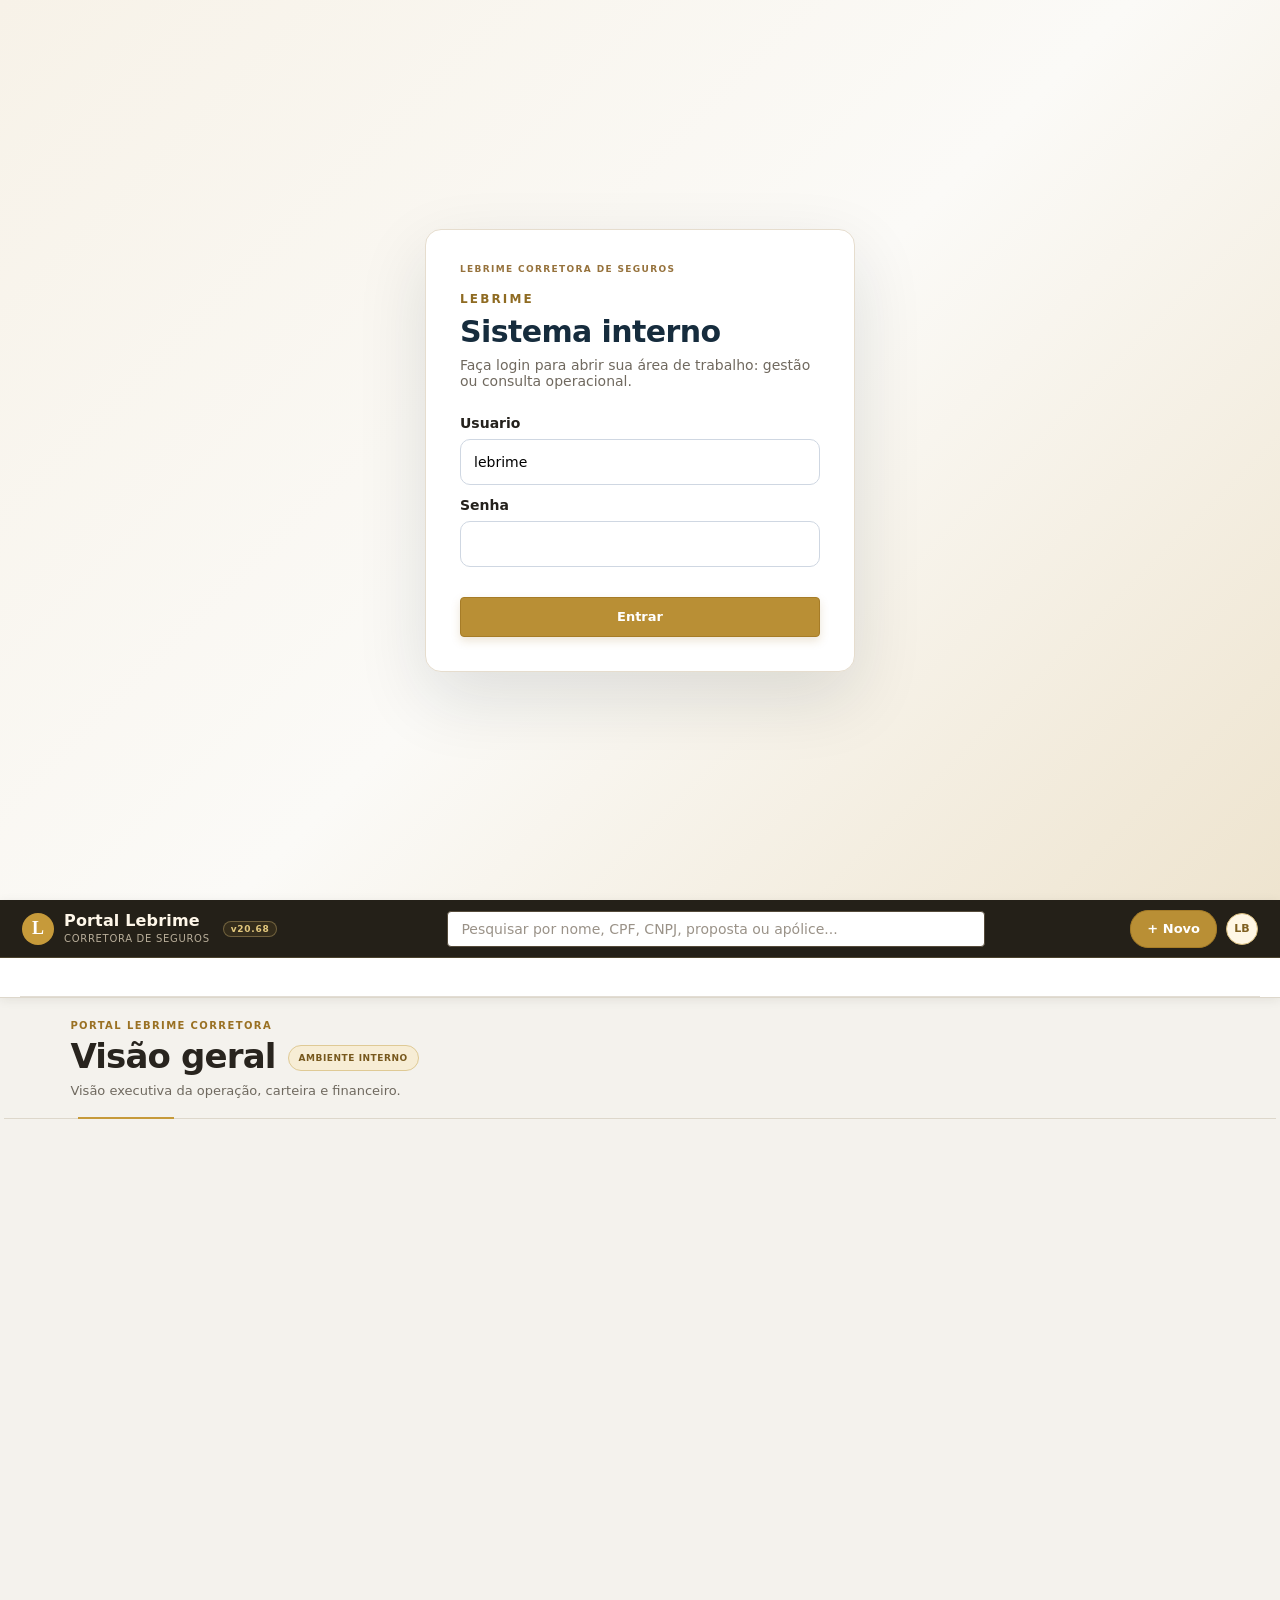
==== commit b58cc17a: "LEBRIME v20.68: liberar regras de ingestão documental e leitura inicial automática" ====
--- a/index.html
+++ b/index.html
@@ -46,7 +46,7 @@
             <strong>Portal Lebrime</strong>
             <span>Corretora de Seguros</span>
           </div>
-          <small class="version-badge">v20.67</small>
+          <small class="version-badge">v20.68</small>
         </div>
 
         <div class="portal-search">
@@ -224,11 +224,11 @@
 
   <script src="financeiro.js?v=20.64"></script>
   <script src="relatorios-pdf.js?v=20.64"></script>
-  <script src="script.js?v=20.67"></script>
+  <script src="script.js?v=20.68"></script>
   <script src="financeiro-ui.js?v=20.64"></script>
   <script src="role-bridge.js?v=20.64"></script>
-  <script src="renovacao-cadastro.js?v=20.67"></script>
-  <script src="renovacao-previa.js?v=20.67"></script>
+  <script src="renovacao-cadastro.js?v=20.68"></script>
+  <script src="renovacao-previa.js?v=20.68"></script>
   <script src="importacao-lote.js?v=20.64"></script>
   <script src="continuidade-importacao.js?v=20.64"></script>
   <script src="import-queue-monitor.js?v=20.64"></script>
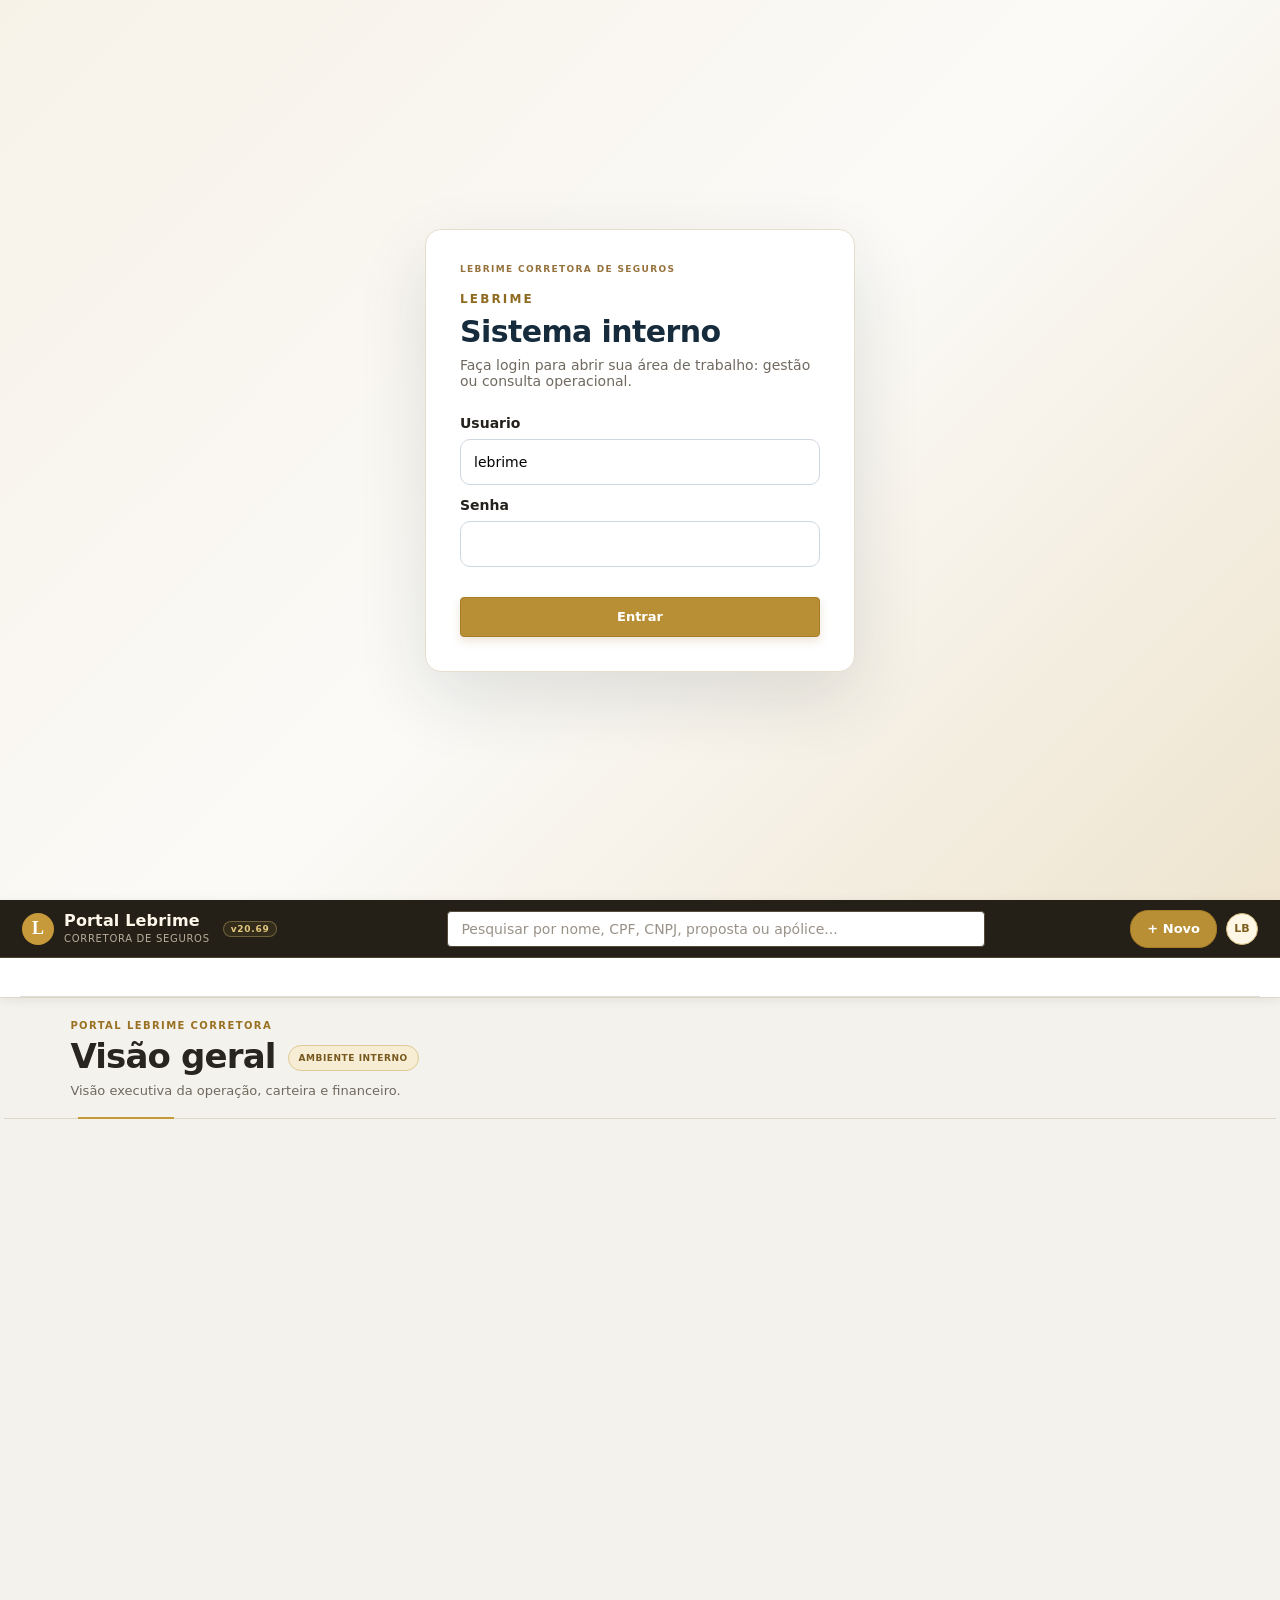
==== commit 55813d7f: "LEBRIME v20.69: publicar leitura ampliada de PDFs e campos financeiros, coberturas e veículos" ====
--- a/index.html
+++ b/index.html
@@ -46,7 +46,7 @@
             <strong>Portal Lebrime</strong>
             <span>Corretora de Seguros</span>
           </div>
-          <small class="version-badge">v20.68</small>
+          <small class="version-badge">v20.69</small>
         </div>
 
         <div class="portal-search">
@@ -228,7 +228,7 @@
   <script src="financeiro-ui.js?v=20.64"></script>
   <script src="role-bridge.js?v=20.64"></script>
   <script src="renovacao-cadastro.js?v=20.68"></script>
-  <script src="renovacao-previa.js?v=20.68"></script>
+  <script src="renovacao-previa.js?v=20.69"></script>
   <script src="importacao-lote.js?v=20.64"></script>
   <script src="continuidade-importacao.js?v=20.64"></script>
   <script src="import-queue-monitor.js?v=20.64"></script>
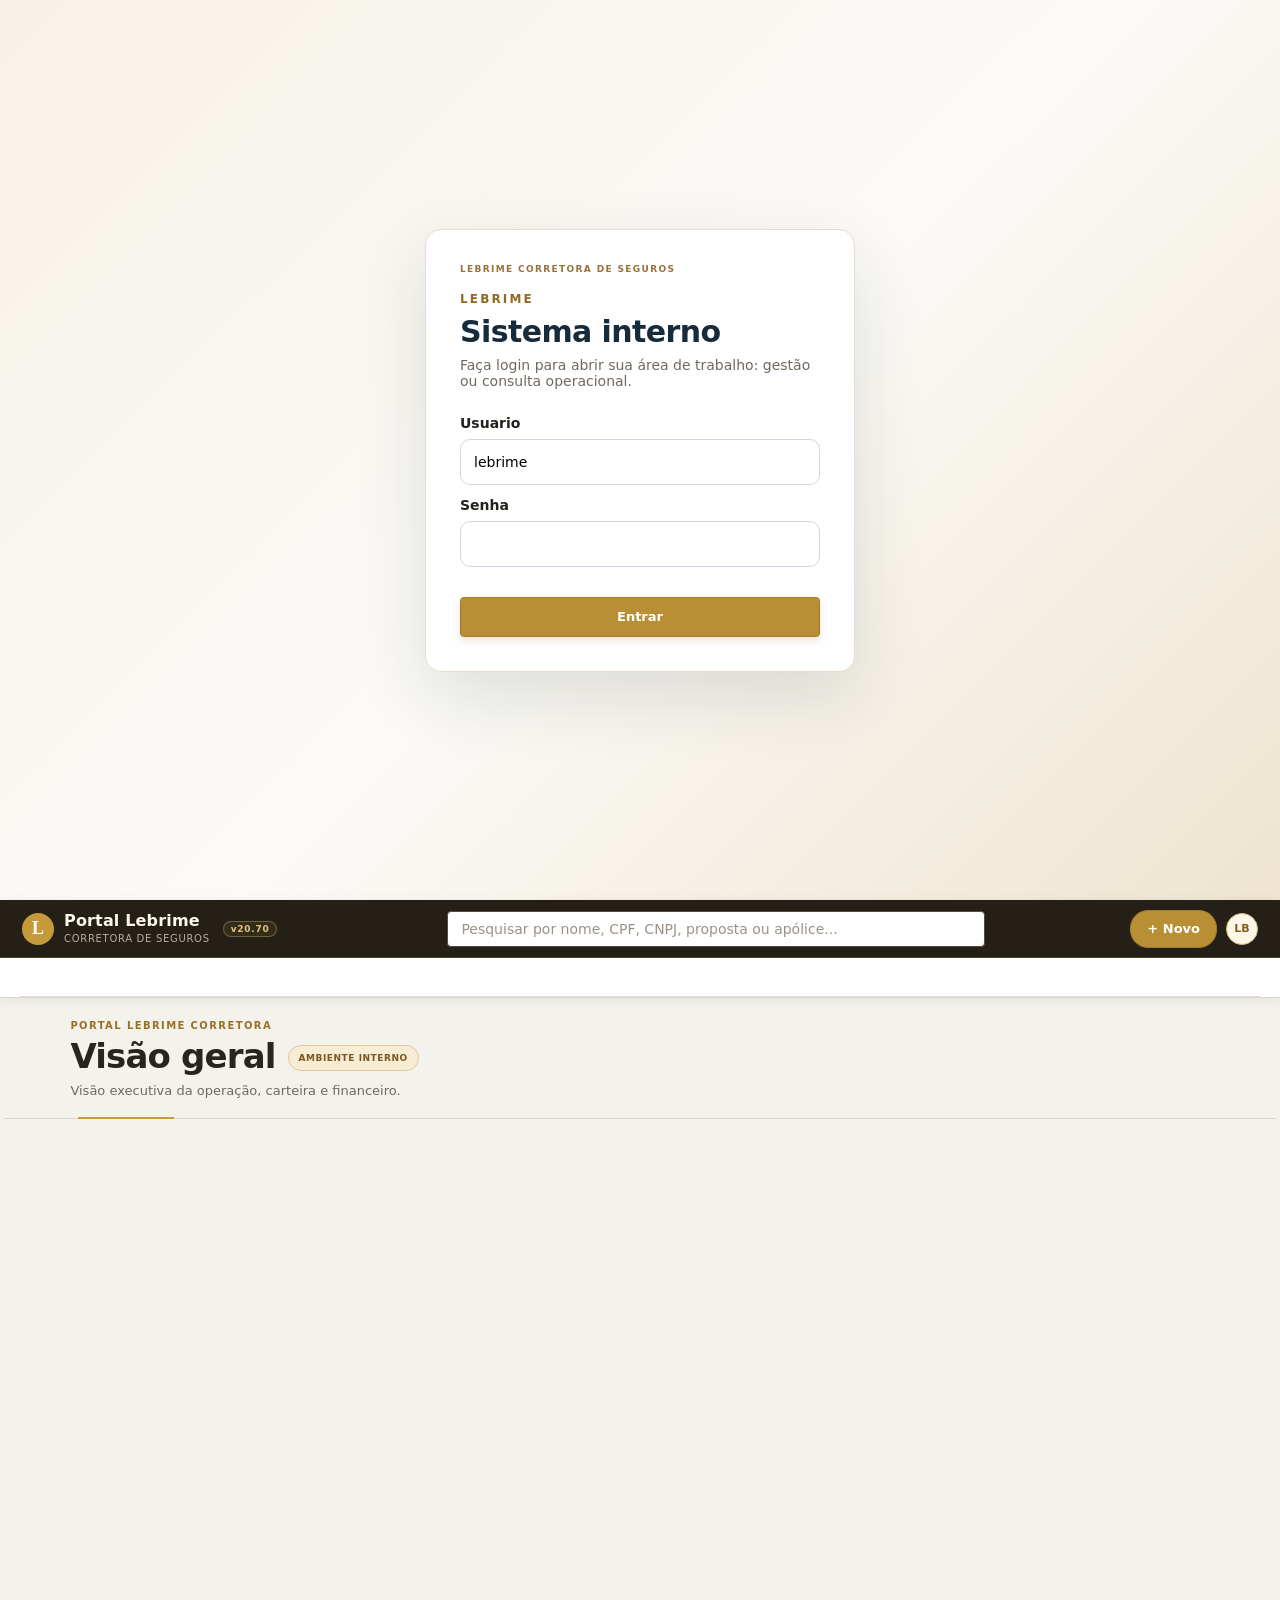
==== commit d7b9032d: "LEBRIME v20.70: conciliar diferenças até R$10,00 em importação, parcelas e prévia" ====
--- a/index.html
+++ b/index.html
@@ -46,7 +46,7 @@
             <strong>Portal Lebrime</strong>
             <span>Corretora de Seguros</span>
           </div>
-          <small class="version-badge">v20.69</small>
+          <small class="version-badge">v20.70</small>
         </div>
 
         <div class="portal-search">
@@ -113,6 +113,8 @@
             <label>Prêmio total (R$)<input id="newRenewalPremium" placeholder="0,00" required></label>
             <label>Prêmio líquido (R$) — conforme PDF<input id="newRenewalNetPremium" inputmode="decimal" placeholder="A conferir"></label>
             <label>IOF (R$) — conforme PDF<input id="newRenewalIof" inputmode="decimal" placeholder="A conferir"></label>
+            <label>Juros/adicionais documentados (R$)<input id="newRenewalFinanceCharges" inputmode="decimal" placeholder="Se houver"></label>
+            <p class="muted">Diferenças de conciliação até R$ 10,00 são toleradas. Acima desse limite, confira o PDF antes de salvar.</p>
             <label>Produtor identificado<select id="newRenewalProducer"><option value="">Identificar no PDF ou relatório</option></select></label>
             <label>Comissão cheia (%)<input id="newRenewalCommissionPercent" inputmode="decimal" placeholder="Ex.: 20 ou 22,84"></label>
             <label>Valor assegurado / LMI total (R$) — se confirmado<input id="newRenewalInsuredValue" inputmode="decimal" placeholder="A conferir"></label>
@@ -222,13 +224,14 @@
     </form>
   </dialog>
 
-  <script src="financeiro.js?v=20.64"></script>
+  <script src="tolerancia-financeira.js?v=20.70"></script>
+  <script src="financeiro.js?v=20.70"></script>
   <script src="relatorios-pdf.js?v=20.64"></script>
-  <script src="script.js?v=20.68"></script>
+  <script src="script.js?v=20.70"></script>
   <script src="financeiro-ui.js?v=20.64"></script>
   <script src="role-bridge.js?v=20.64"></script>
-  <script src="renovacao-cadastro.js?v=20.68"></script>
-  <script src="renovacao-previa.js?v=20.69"></script>
+  <script src="renovacao-cadastro.js?v=20.70"></script>
+  <script src="renovacao-previa.js?v=20.70"></script>
   <script src="importacao-lote.js?v=20.64"></script>
   <script src="continuidade-importacao.js?v=20.64"></script>
   <script src="import-queue-monitor.js?v=20.64"></script>
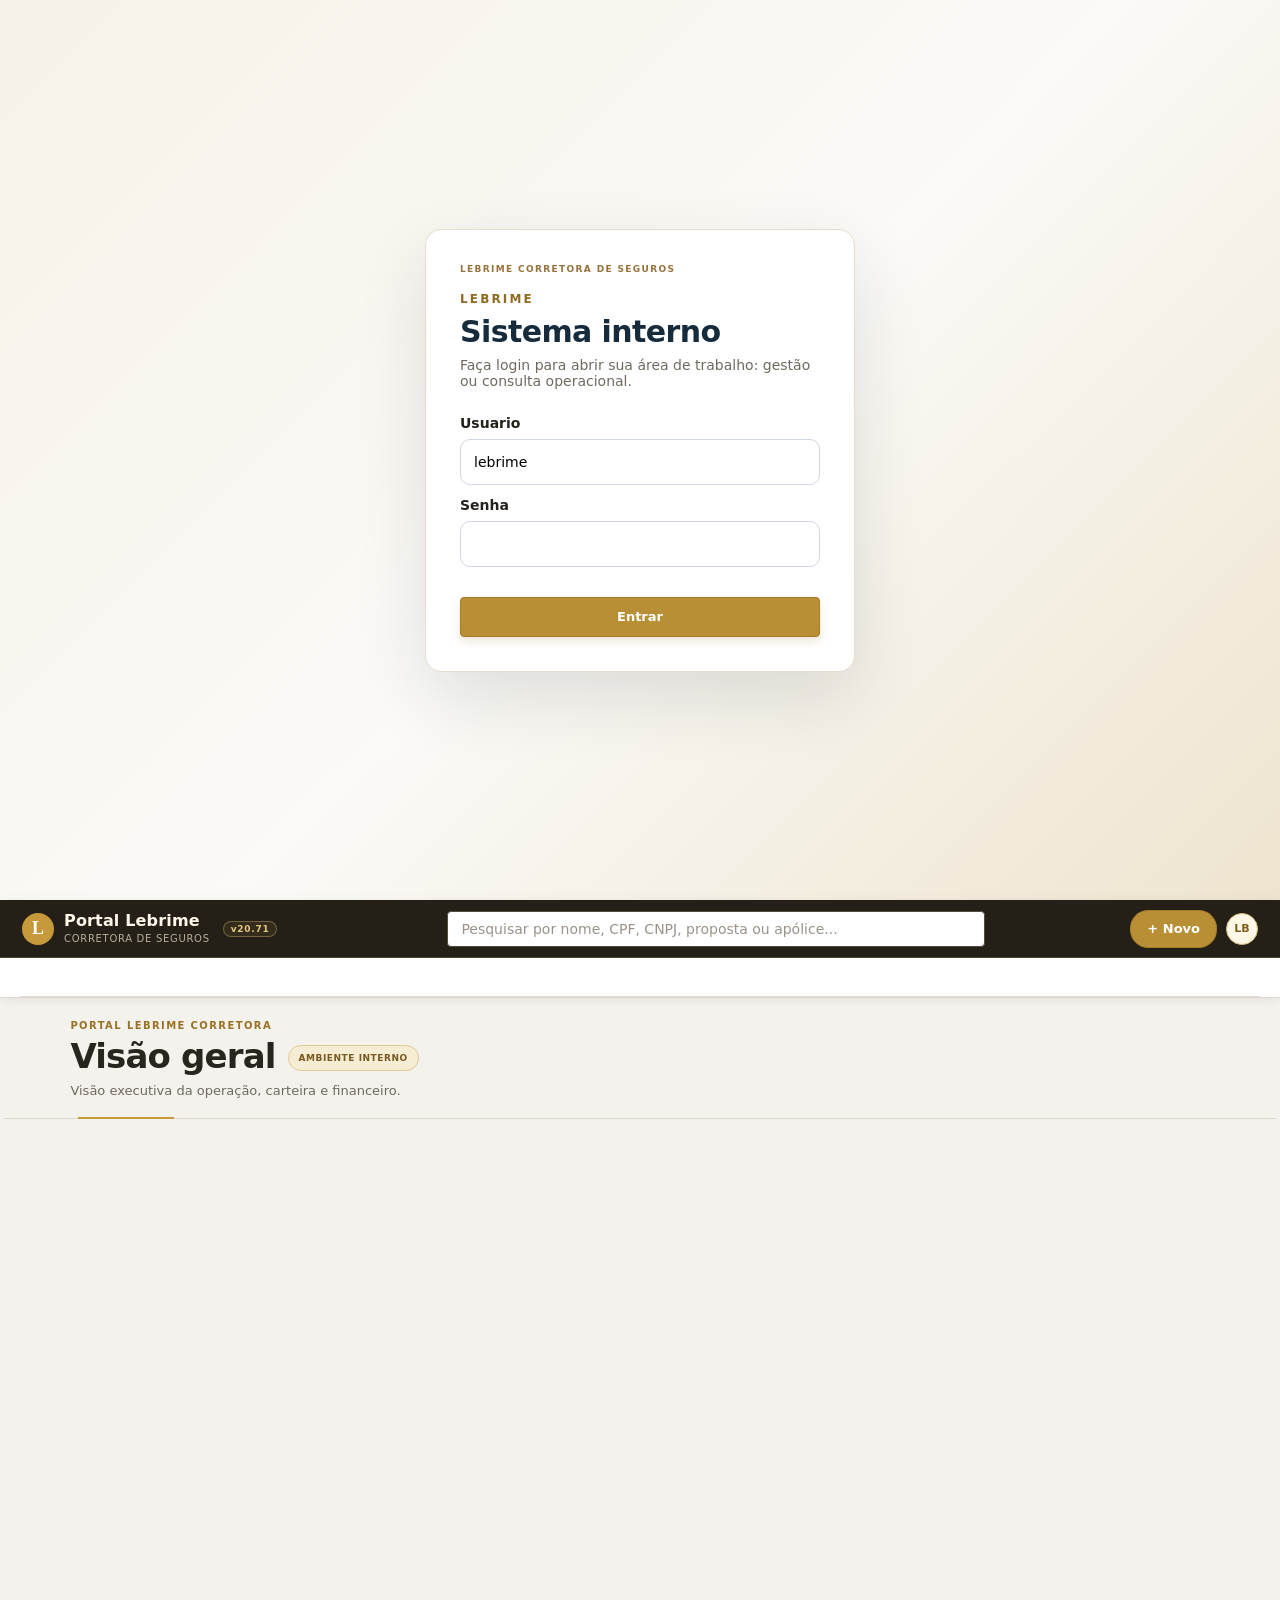
==== commit d790131c: "LEBRIME v20.71: publicar tolerância em visualização de contratos" ====
--- a/index.html
+++ b/index.html
@@ -46,7 +46,7 @@
             <strong>Portal Lebrime</strong>
             <span>Corretora de Seguros</span>
           </div>
-          <small class="version-badge">v20.70</small>
+          <small class="version-badge">v20.71</small>
         </div>
 
         <div class="portal-search">
@@ -227,7 +227,7 @@
   <script src="tolerancia-financeira.js?v=20.70"></script>
   <script src="financeiro.js?v=20.70"></script>
   <script src="relatorios-pdf.js?v=20.64"></script>
-  <script src="script.js?v=20.70"></script>
+  <script src="script.js?v=20.71"></script>
   <script src="financeiro-ui.js?v=20.64"></script>
   <script src="role-bridge.js?v=20.64"></script>
   <script src="renovacao-cadastro.js?v=20.70"></script>
